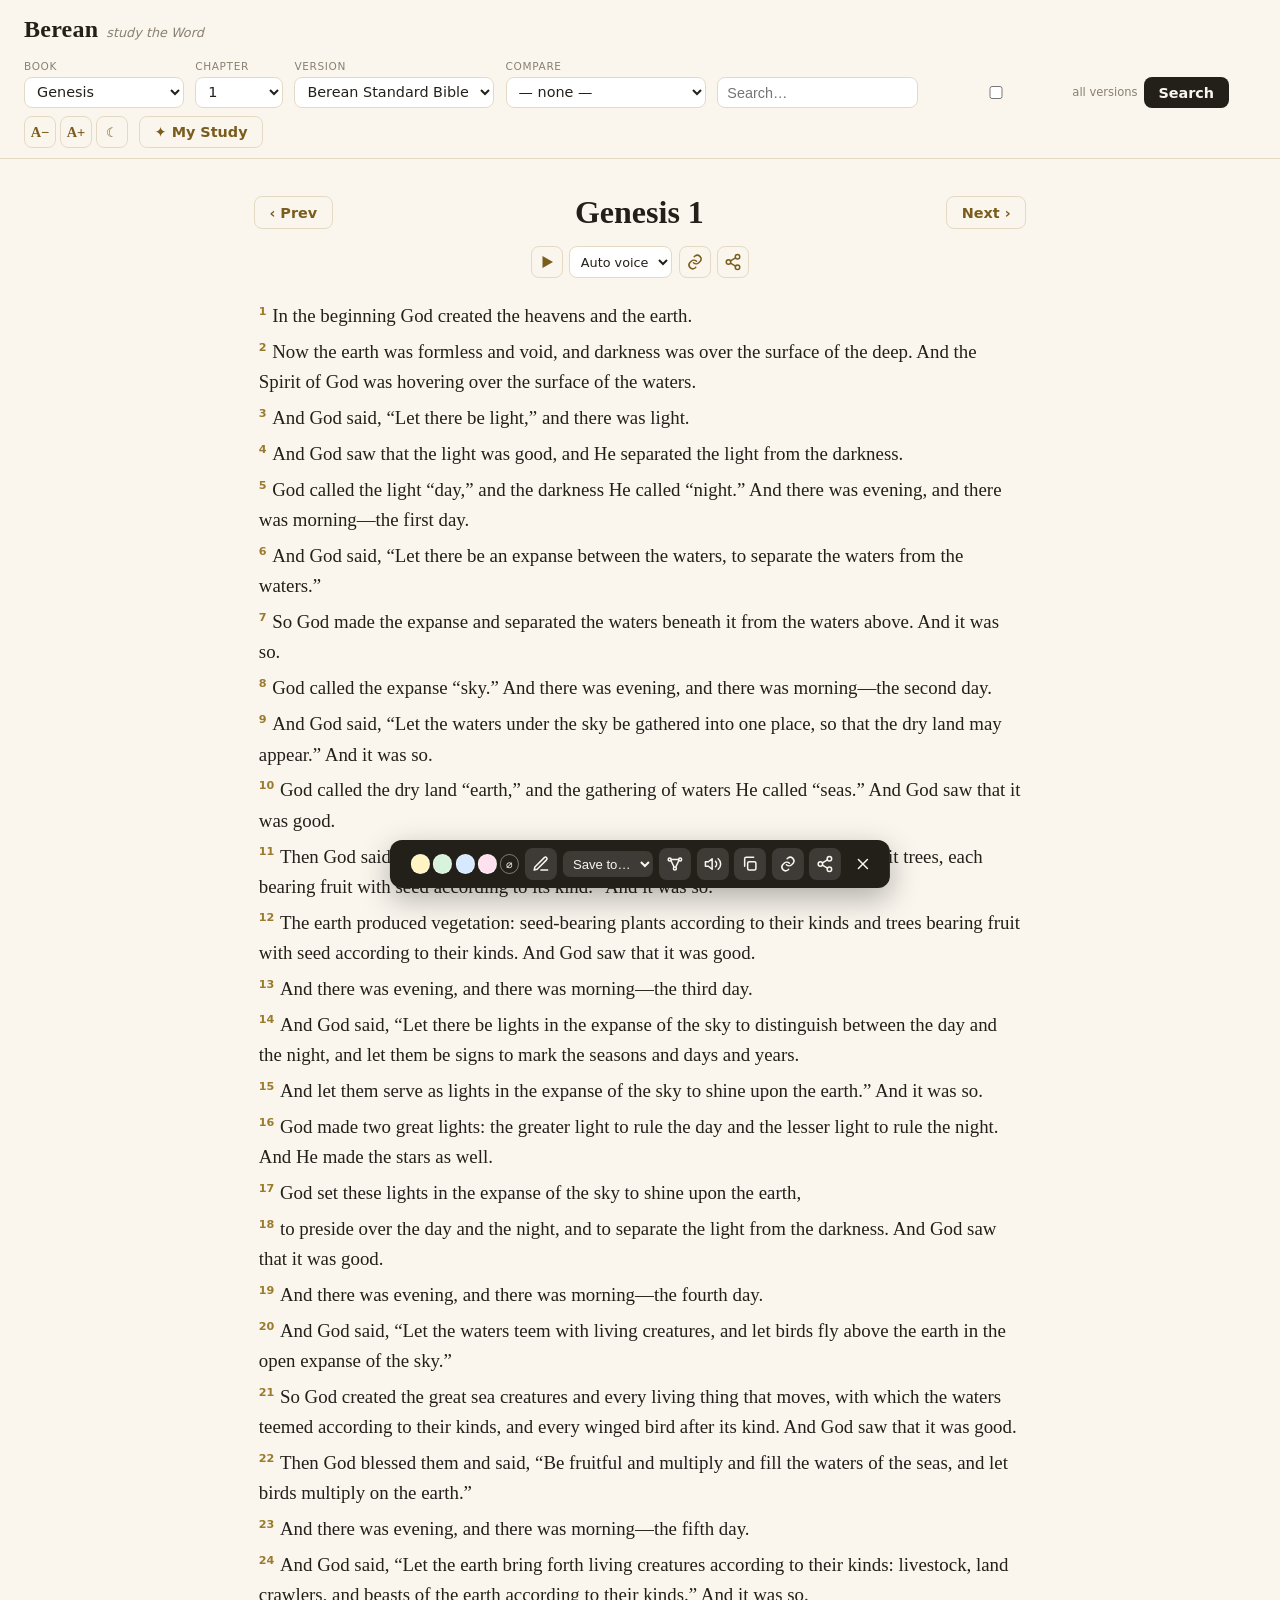
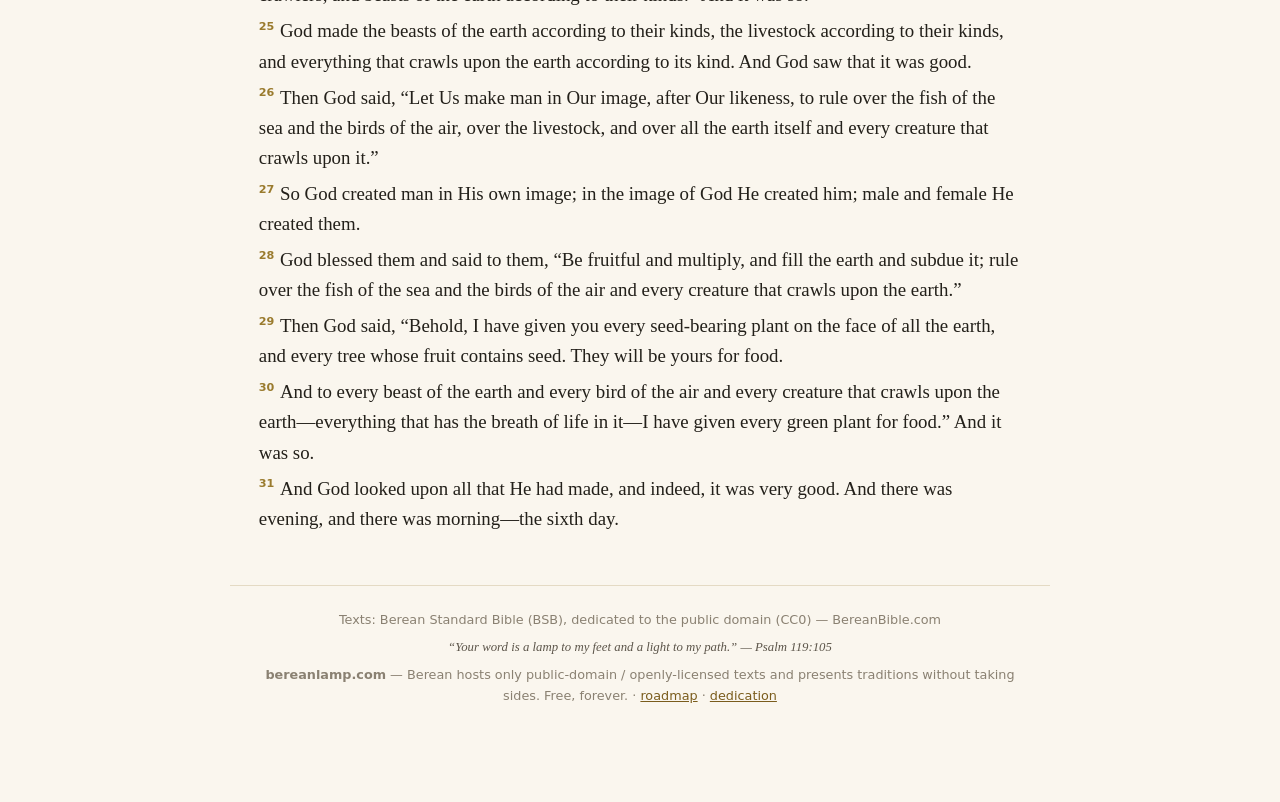
==== web/index.html @ a1d987e7 "Brand the app with its home domain: bereanlamp.com - Footer: home domain + Psalm 119:105 ("Your word" ====
<!DOCTYPE html>
<html lang="en">
<head>
  <meta charset="UTF-8" />
  <meta name="viewport" content="width=device-width, initial-scale=1.0" />
  <title>Berean — Study the Word</title>
  <meta name="description" content="Berean: an open study tool for the Holy Bible. Read and compare public-domain translations, follow cross-references, search, and save your study." />
  <link rel="stylesheet" href="styles.css" />
</head>
<body>
  <header class="top">
    <div class="brand">
      <span class="brand__name">Berean</span>
      <span class="brand__tag">study the Word</span>
    </div>
    <div class="controls">
      <label class="ctl">Book <select id="bookSel" aria-label="Book"></select></label>
      <label class="ctl">Chapter <select id="chapSel" aria-label="Chapter"></select></label>
      <label class="ctl">Version <select id="verSel" aria-label="Version"></select></label>
      <label class="ctl">Compare <select id="cmpSel" aria-label="Compare version"><option value="">— none —</option></select></label>
      <form id="searchForm" class="search" role="search">
        <input id="searchInput" type="search" placeholder="Search…" aria-label="Search" />
        <label class="chk"><input type="checkbox" id="searchAll" /> all versions</label>
        <button type="submit">Search</button>
      </form>
      <span class="comfort" role="group" aria-label="Reading comfort">
        <button id="textSmaller" class="iconbtn txt" title="Smaller text" aria-label="Smaller text">A−</button>
        <button id="textLarger" class="iconbtn txt" title="Larger text" aria-label="Larger text">A+</button>
        <button id="themeBtn" class="iconbtn" title="Toggle dark mode" aria-label="Toggle dark mode">☾</button>
      </span>
      <button id="studyBtn" class="studybtn" title="My study">✦ My Study</button>
    </div>
  </header>

  <main class="wrap">
    <div class="chapter-nav">
      <button id="prevBtn" class="navbtn" aria-label="Previous chapter">‹ Prev</button>
      <h1 id="refLabel" class="ref">—</h1>
      <button id="nextBtn" class="navbtn" aria-label="Next chapter">Next ›</button>
    </div>
    <div class="chapter-tools" role="toolbar" aria-label="Chapter actions">
      <button id="listenChapter" class="iconbtn" title="Read chapter aloud" aria-label="Read chapter aloud"><svg viewBox="0 0 24 24" width="18" height="18" fill="currentColor" aria-hidden="true"><polygon points="6 4 20 12 6 20 6 4"/></svg></button>
      <select id="voiceSel" class="voicesel" title="Reading voice" aria-label="Reading voice"></select>
      <button id="copyChapterLink" class="iconbtn" title="Copy chapter link" aria-label="Copy chapter link"><svg viewBox="0 0 24 24" width="18" height="18" fill="none" stroke="currentColor" stroke-width="2" stroke-linecap="round" stroke-linejoin="round" aria-hidden="true"><path d="M10 13a5 5 0 0 0 7 0l2-2a5 5 0 0 0-7-7l-1 1"/><path d="M14 11a5 5 0 0 0-7 0l-2 2a5 5 0 0 0 7 7l1-1"/></svg></button>
      <button id="shareChapter" class="iconbtn" title="Share chapter" aria-label="Share chapter"><svg viewBox="0 0 24 24" width="18" height="18" fill="none" stroke="currentColor" stroke-width="2" stroke-linecap="round" stroke-linejoin="round" aria-hidden="true"><circle cx="18" cy="5" r="3"/><circle cx="6" cy="12" r="3"/><circle cx="18" cy="19" r="3"/><line x1="8.6" y1="10.5" x2="15.4" y2="6.5"/><line x1="8.6" y1="13.5" x2="15.4" y2="17.5"/></svg></button>
    </div>

    <!-- Search results -->
    <section id="results" class="panel" hidden>
      <div class="panel__head"><span id="resultsCount"></span><button class="linkbtn" data-close="results">← back to reading</button></div>
      <ol id="resultsList" class="results__list"></ol>
    </section>

    <!-- Related verses (cross-references) -->
    <section id="related" class="panel" hidden>
      <div class="panel__head"><span id="relatedHead"></span><button class="linkbtn" data-close="related">← back to reading</button></div>
      <ol id="relatedList" class="results__list"></ol>
      <p id="relatedAttr" class="tiny"></p>
    </section>

    <!-- My Study (collections / highlights / notes) -->
    <section id="study" class="panel" hidden>
      <div class="panel__head">
        <span>My Study <span class="tiny">(saved in this browser)</span></span>
        <span>
          <button class="linkbtn" id="exportBtn">Export</button>
          <button class="linkbtn" id="importBtn">Import</button>
          <button class="linkbtn" data-close="study">← back to reading</button>
        </span>
      </div>
      <div id="studyBody" class="study"></div>
      <input type="file" id="importFile" accept="application/json" hidden />
    </section>

    <section id="reader" class="reader" aria-live="polite"></section>
  </main>

  <!-- Verse action bar (appears when a verse is selected) -->
  <div id="verseBar" class="versebar" hidden>
    <span id="verseBarRef" class="versebar__ref"></span>
    <span class="versebar__acts">
      <span class="swatches" aria-label="Highlight">
        <button class="sw" data-color="y" style="background:#fff4c2" title="Highlight yellow"></button>
        <button class="sw" data-color="g" style="background:#d8f3dc" title="Highlight green"></button>
        <button class="sw" data-color="b" style="background:#d7e9ff" title="Highlight blue"></button>
        <button class="sw" data-color="p" style="background:#ffe0ef" title="Highlight pink"></button>
        <button class="sw sw--x" data-color="" title="Clear highlight">⌀</button>
      </span>
      <button id="vbNote" class="iconbtn" title="Note" aria-label="Add a note"><svg viewBox="0 0 24 24" width="18" height="18" fill="none" stroke="currentColor" stroke-width="2" stroke-linecap="round" stroke-linejoin="round" aria-hidden="true"><path d="M12 20h9"/><path d="M16.5 3.5a2.12 2.12 0 0 1 3 3L7 19l-4 1 1-4Z"/></svg></button>
      <select id="vbSave" class="vbsel" aria-label="Save to collection" title="Save to collection"><option value="">Save to…</option></select>
      <button id="vbRelated" class="iconbtn" title="Related verses" aria-label="Related verses"><svg viewBox="0 0 24 24" width="18" height="18" fill="none" stroke="currentColor" stroke-width="2" stroke-linecap="round" stroke-linejoin="round" aria-hidden="true"><circle cx="5" cy="6" r="2"/><circle cx="19" cy="6" r="2"/><circle cx="12" cy="18" r="2"/><path d="M6.7 7.3 10.6 15.4M17.3 7.3 13.4 15.4M7 6h10"/></svg></button>
      <button id="vbSpeak" class="iconbtn" title="Read aloud" aria-label="Read verse aloud"><svg viewBox="0 0 24 24" width="18" height="18" fill="none" stroke="currentColor" stroke-width="2" stroke-linecap="round" stroke-linejoin="round" aria-hidden="true"><path d="M11 5 6 9H2v6h4l5 4V5Z"/><path d="M15.5 8.5a5 5 0 0 1 0 7"/><path d="M19 5a9 9 0 0 1 0 14"/></svg></button>
      <button id="vbCopy" class="iconbtn" title="Copy verse text" aria-label="Copy verse text"><svg viewBox="0 0 24 24" width="18" height="18" fill="none" stroke="currentColor" stroke-width="2" stroke-linecap="round" stroke-linejoin="round" aria-hidden="true"><rect x="9" y="9" width="11" height="11" rx="2"/><path d="M5 15V5a2 2 0 0 1 2-2h10"/></svg></button>
      <button id="vbLink" class="iconbtn" title="Copy link to this verse" aria-label="Copy link"><svg viewBox="0 0 24 24" width="18" height="18" fill="none" stroke="currentColor" stroke-width="2" stroke-linecap="round" stroke-linejoin="round" aria-hidden="true"><path d="M10 13a5 5 0 0 0 7 0l2-2a5 5 0 0 0-7-7l-1 1"/><path d="M14 11a5 5 0 0 0-7 0l-2 2a5 5 0 0 0 7 7l1-1"/></svg></button>
      <button id="vbShare" class="iconbtn" title="Share" aria-label="Share verse"><svg viewBox="0 0 24 24" width="18" height="18" fill="none" stroke="currentColor" stroke-width="2" stroke-linecap="round" stroke-linejoin="round" aria-hidden="true"><circle cx="18" cy="5" r="3"/><circle cx="6" cy="12" r="3"/><circle cx="18" cy="19" r="3"/><line x1="8.6" y1="10.5" x2="15.4" y2="6.5"/><line x1="8.6" y1="13.5" x2="15.4" y2="17.5"/></svg></button>
      <button id="vbClose" class="iconbtn iconbtn--x" title="Close" aria-label="Close"><svg viewBox="0 0 24 24" width="18" height="18" fill="none" stroke="currentColor" stroke-width="2" stroke-linecap="round" stroke-linejoin="round" aria-hidden="true"><line x1="6" y1="6" x2="18" y2="18"/><line x1="18" y1="6" x2="6" y2="18"/></svg></button>
    </span>
  </div>

  <footer class="foot">
    <p id="attribution" class="attribution"></p>
    <p class="foot__verse">“Your word is a lamp to my feet and a light to my path.” — Psalm 119:105</p>
    <p class="foot__note">
      <strong>bereanlamp.com</strong> — Berean hosts only public-domain / openly-licensed texts and
      presents traditions without taking sides. Free, forever. ·
      <a href="../ROADMAP.md">roadmap</a> · <a href="../DEDICATION.md">dedication</a>
    </p>
  </footer>

  <script src="app.js"></script>
</body>
</html>
---- web/styles.css ----
/* Berean reader — self-contained, no external fonts/CDNs (works offline / self-host).
   Parchment + ink + restrained scripture-gold. Reverent and legible. */
:root {
  --parchment: #faf6ee; --parchment-2: #f3ecdd; --ink: #23201a; --ink-soft: #5c554a;
  --muted: #8a8172; --rule: #e4dac4; --gold: #9a7b2e; --accent: #7a5c1c;
  --hl-y: #fff4c2; --hl-g: #d8f3dc; --hl-b: #d7e9ff; --hl-p: #ffe0ef; --sel: #f5e6b8;
  --card: #fff; --top-bg: rgba(250,246,238,0.94); --reader-size: 1.18rem;
  --serif: Georgia, "Iowan Old Style", "Palatino Linotype", Palatino, "Times New Roman", serif;
  --sans: system-ui, -apple-system, "Segoe UI", Roboto, Helvetica, Arial, sans-serif;
  --wrap: 820px;
}
* { box-sizing: border-box; margin: 0; padding: 0; }
html { scroll-behavior: smooth; }
body { font-family: var(--sans); background: var(--parchment); color: var(--ink); line-height: 1.6; padding-bottom: 4.5rem; }

/* Header */
.top { position: sticky; top: 0; z-index: 20; background: var(--top-bg); backdrop-filter: blur(8px);
  border-bottom: 1px solid var(--rule); padding: 0.6rem clamp(0.75rem,3vw,1.5rem);
  display: flex; flex-wrap: wrap; align-items: center; gap: 0.6rem 1.1rem; }
.brand { display: flex; align-items: baseline; gap: 0.5rem; }
.brand__name { font-family: var(--serif); font-size: 1.5rem; font-weight: 700; letter-spacing: 0.01em; }
.brand__tag { font-size: 0.8rem; color: var(--muted); font-style: italic; }
.controls { display: flex; flex-wrap: wrap; align-items: end; gap: 0.5rem 0.7rem; margin-left: auto; }
.ctl { display: flex; flex-direction: column; font-size: 0.66rem; text-transform: uppercase; letter-spacing: 0.06em; color: var(--muted); gap: 0.15rem; }
.ctl select { font-family: var(--sans); font-size: 0.9rem; color: var(--ink); background: var(--card); border: 1px solid var(--rule); border-radius: 8px; padding: 0.35rem 0.5rem; min-width: 5.5rem; }
.search { display: flex; align-items: center; gap: 0.4rem; }
.search input { font-size: 0.9rem; padding: 0.4rem 0.6rem; border: 1px solid var(--rule); border-radius: 8px; background: var(--card); min-width: 9rem; }
.chk { font-size: 0.72rem; color: var(--muted); display: inline-flex; align-items: center; gap: 0.25rem; white-space: nowrap; }
.search button, .navbtn, .studybtn { font-family: var(--sans); font-size: 0.9rem; font-weight: 600; cursor: pointer; background: var(--ink); color: var(--parchment); border: 0; border-radius: 8px; padding: 0.45rem 0.9rem; }
.search button:hover, .studybtn:hover { background: var(--accent); }
.studybtn { background: transparent; color: var(--accent); border: 1px solid var(--rule); }
.studybtn:hover { background: var(--parchment-2); color: var(--accent); }

/* Layout */
.wrap { max-width: var(--wrap); margin: 0 auto; padding: 1.25rem clamp(0.75rem,3vw,1.5rem) 3rem; }
.chapter-nav { display: flex; align-items: center; justify-content: space-between; gap: 1rem; margin: 0.5rem 0 1.25rem; }
.ref { font-family: var(--serif); font-size: clamp(1.4rem,4vw,2rem); font-weight: 700; text-align: center; flex: 1; }
.navbtn { background: transparent; color: var(--accent); border: 1px solid var(--rule); }
.navbtn:hover { background: var(--parchment-2); }

/* Chapter action toolbar */
.chapter-tools { display: flex; justify-content: center; gap: 0.4rem; margin: -0.75rem 0 1.25rem; }
.chapter-tools .iconbtn { color: var(--accent); border: 1px solid var(--rule); background: transparent; }
.chapter-tools .iconbtn:hover { background: var(--parchment-2); }
.chapter-tools .iconbtn.active { background: var(--accent); color: var(--parchment); border-color: var(--accent); }

/* Reader */
.reader { font-family: var(--serif); font-size: var(--reader-size); }
.verse { padding: 0.18rem 0.3rem; border-radius: 5px; scroll-margin-top: 4rem; }
.verse .vnum { font-family: var(--sans); font-size: 0.7rem; font-weight: 700; color: var(--gold); vertical-align: super; margin-right: 0.35rem; cursor: pointer; user-select: none; }
.verse .vnum:hover { color: var(--accent); text-decoration: underline; }
.verse.hl-y { background: var(--hl-y); } .verse.hl-g { background: var(--hl-g); }
.verse.hl-b { background: var(--hl-b); } .verse.hl-p { background: var(--hl-p); }
.verse.sel { outline: 2px solid var(--gold); }
.verse.speaking { background: var(--sel); box-shadow: inset 3px 0 0 var(--gold); }
.verse .noteflag { font-family: var(--sans); font-size: 0.7rem; color: var(--accent); margin-left: 0.3rem; cursor: pointer; }
.verse .noteline { display: block; font-family: var(--sans); font-size: 0.82rem; color: var(--ink-soft); background: var(--card); border-left: 3px solid var(--gold); padding: 0.3rem 0.5rem; margin: 0.25rem 0 0.35rem 1rem; border-radius: 0 6px 6px 0; }

/* Compare */
.cmp { display: grid; grid-template-columns: 1fr 1fr; gap: 0 1.75rem; }
.cmp__head { font-family: var(--sans); font-size: 0.72rem; text-transform: uppercase; letter-spacing: 0.06em; color: var(--muted); padding-bottom: 0.4rem; border-bottom: 1px solid var(--rule); }
.cmp .row { display: contents; }
.cmp .cell { padding: 0.3rem 0; border-bottom: 1px solid #efe7d6; }
.cmp .vnum { font-family: var(--sans); font-size: 0.7rem; font-weight: 700; color: var(--gold); vertical-align: super; margin-right: 0.3rem; }

/* Panels (results / related / study) */
.panel { margin-bottom: 1.5rem; }
.panel__head { display: flex; align-items: center; justify-content: space-between; gap: 1rem; margin-bottom: 0.6rem; color: var(--muted); font-size: 0.9rem; }
.linkbtn { background: none; border: 0; color: var(--accent); cursor: pointer; font-size: 0.9rem; margin-left: 0.5rem; }
.results__list { list-style: none; display: flex; flex-direction: column; gap: 0.5rem; }
.results__list li { padding: 0.5rem 0.7rem; background: var(--card); border: 1px solid var(--rule); border-radius: 8px; cursor: pointer; }
.results__list li:hover { border-color: var(--gold); }
.r-ref { font-family: var(--sans); font-size: 0.75rem; font-weight: 700; color: var(--accent); }
.r-ver { font-family: var(--sans); font-size: 0.66rem; color: var(--muted); }
.r-text { font-family: var(--serif); color: var(--ink-soft); }
.results__list mark { background: var(--hl-y); }
.tiny { font-size: 0.72rem; color: var(--muted); margin-top: 0.6rem; }

/* Study panel */
.study { display: flex; flex-direction: column; gap: 1.25rem; }
.study h3 { font-family: var(--serif); font-size: 1.1rem; margin-bottom: 0.4rem; }
.study .empty { color: var(--muted); font-size: 0.9rem; }
.study ul { list-style: none; display: flex; flex-direction: column; gap: 0.35rem; }
.study li { background: var(--card); border: 1px solid var(--rule); border-radius: 8px; padding: 0.4rem 0.6rem; display: flex; align-items: center; gap: 0.5rem; }
.study .s-ref { font-family: var(--sans); font-size: 0.8rem; font-weight: 700; color: var(--accent); cursor: pointer; }
.study .s-text { flex: 1; font-family: var(--serif); color: var(--ink-soft); font-size: 0.95rem; }
.study .s-del { background: none; border: 0; color: var(--muted); cursor: pointer; font-size: 1rem; }
.study .s-del:hover { color: #b23; }
.study .newcoll { display: flex; gap: 0.4rem; margin-top: 0.4rem; }
.study .newcoll input { flex: 1; padding: 0.35rem 0.5rem; border: 1px solid var(--rule); border-radius: 8px; }
.dot { display: inline-block; width: 0.8rem; height: 0.8rem; border-radius: 50%; border: 1px solid rgba(0,0,0,0.15); }

/* Verse action bar */
.versebar { position: fixed; left: 50%; transform: translateX(-50%); bottom: 0.75rem; z-index: 30;
  background: var(--ink); color: var(--parchment); border-radius: 12px; box-shadow: 0 10px 30px rgba(0,0,0,0.3);
  padding: 0.5rem 0.7rem; display: flex; align-items: center; gap: 0.6rem; max-width: 96vw; flex-wrap: wrap; }
.versebar__ref { font-family: var(--serif); font-weight: 700; font-size: 0.95rem; }
.versebar__acts { display: flex; align-items: center; gap: 0.35rem; flex-wrap: wrap; }
.swatches { display: inline-flex; gap: 0.2rem; }
.sw { width: 1.2rem; height: 1.2rem; border-radius: 50%; border: 1px solid rgba(255,255,255,0.4); cursor: pointer; padding: 0; }
.sw--x { background: transparent; color: var(--parchment); font-size: 0.7rem; }
.vbbtn { font-family: var(--sans); font-size: 0.82rem; background: rgba(255,255,255,0.12); color: var(--parchment); border: 0; border-radius: 7px; padding: 0.3rem 0.6rem; cursor: pointer; }
.vbbtn:hover { background: rgba(255,255,255,0.25); }
.vbbtn--x { background: transparent; }
.vbsel { font-size: 0.82rem; background: rgba(255,255,255,0.12); color: var(--parchment); border: 0; border-radius: 7px; padding: 0.3rem 0.4rem; }
.vbsel option { color: #000; }
.iconbtn { display: inline-flex; align-items: center; justify-content: center; width: 2rem; height: 2rem; border-radius: 8px; cursor: pointer; padding: 0; border: 0; background: transparent; color: inherit; }
.iconbtn svg { display: block; }
.versebar .iconbtn { background: rgba(255,255,255,0.12); color: var(--parchment); }
.versebar .iconbtn:hover { background: rgba(255,255,255,0.28); }
.versebar .iconbtn--x { background: transparent; }
.toast { position: fixed; left: 50%; transform: translateX(-50%); bottom: 4.5rem; z-index: 40; background: var(--accent); color: #fff; padding: 0.5rem 0.9rem; border-radius: 8px; font-size: 0.85rem; opacity: 0; transition: opacity 0.2s; pointer-events: none; }
.toast.show { opacity: 1; }

/* Footer */
.foot { border-top: 1px solid var(--rule); padding: 1.5rem clamp(0.75rem,3vw,1.5rem); text-align: center; color: var(--muted); font-size: 0.8rem; max-width: var(--wrap); margin: 0 auto; }
.attribution { margin-bottom: 0.4rem; }
.foot__verse { font-family: var(--serif); font-style: italic; color: var(--ink-soft); margin-bottom: 0.5rem; }
.foot a { color: var(--accent); }

/* Reading comfort: text size + dark mode + voice picker */
.comfort { display: inline-flex; gap: 0.25rem; align-items: center; }
.comfort .iconbtn { color: var(--accent); border: 1px solid var(--rule); background: transparent; }
.comfort .iconbtn:hover { background: var(--parchment-2); }
.comfort .iconbtn.txt { font-family: var(--serif); font-weight: 700; font-size: 0.9rem; }
.chapter-tools .voicesel { font-family: var(--sans); font-size: 0.8rem; border: 1px solid var(--rule); border-radius: 8px; background: var(--card); color: var(--ink); padding: 0.2rem 0.4rem; max-width: 12rem; }

body.dark {
  --parchment: #17150f; --parchment-2: #201d15; --card: #24211a; --top-bg: rgba(23,21,15,0.94);
  --ink: #ece4d3; --ink-soft: #c4bca9; --muted: #948b78; --rule: #38332a;
  --gold: #d9b563; --accent: #e7ca7d; --sel: #4a3d1f;
  --hl-y: #574d22; --hl-g: #26432f; --hl-b: #243851; --hl-p: #4a2a3b;
}
body.dark .results__list mark { color: var(--ink); }

@media (max-width: 640px) {
  .controls { width: 100%; }
  .search input { min-width: 0; flex: 1; }
  .cmp { grid-template-columns: 1fr; }
  .cmp__head + .cmp__head { display: none; }
}
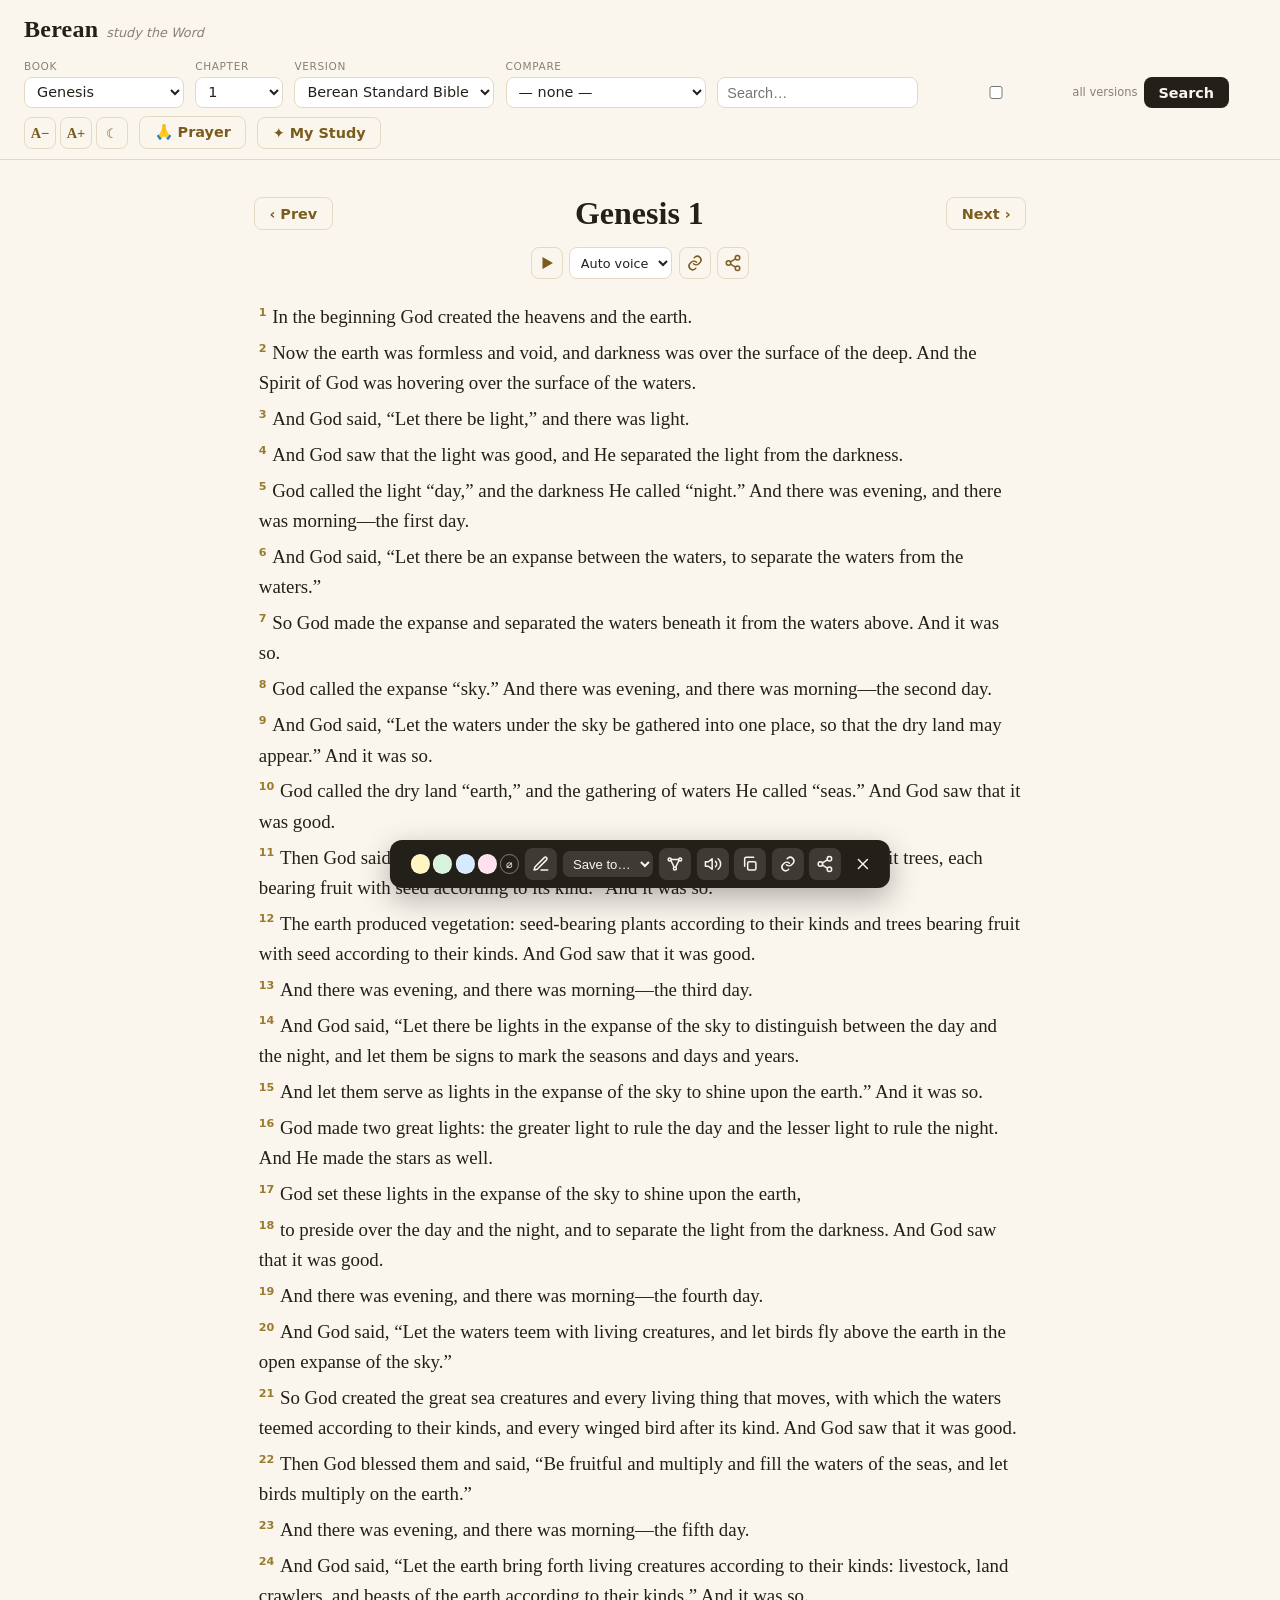
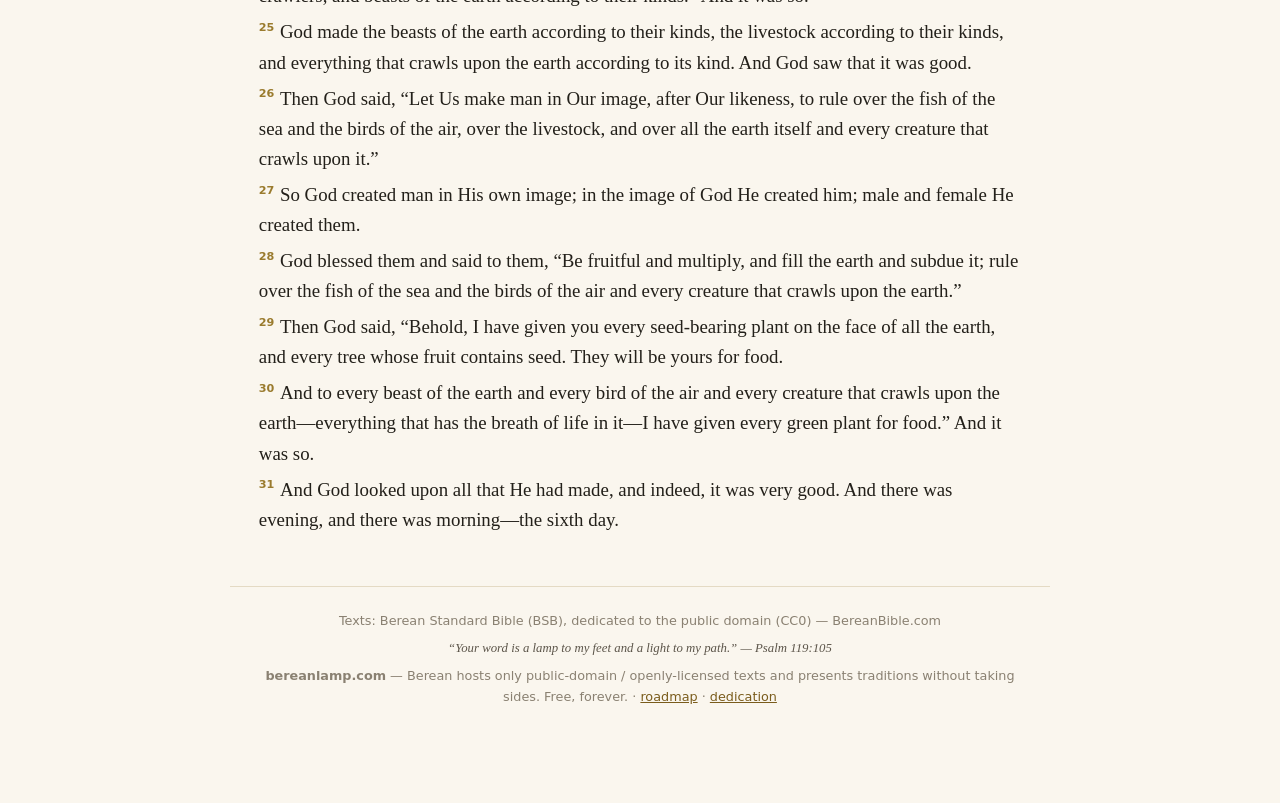
==== commit d53bfb3c: "Add Prayer Builder — personalized, Scripture-anchored prayers ($0, client-side) - library/prayers.js" ====
--- a/web/index.html
+++ b/web/index.html
@@ -28,6 +28,7 @@
         <button id="textLarger" class="iconbtn txt" title="Larger text" aria-label="Larger text">A+</button>
         <button id="themeBtn" class="iconbtn" title="Toggle dark mode" aria-label="Toggle dark mode">☾</button>
       </span>
+      <button id="prayerBtn" class="studybtn" title="Prayer builder">🙏 Prayer</button>
       <button id="studyBtn" class="studybtn" title="My study">✦ My Study</button>
     </div>
   </header>
@@ -72,6 +73,48 @@
       <input type="file" id="importFile" accept="application/json" hidden />
     </section>
 
+    <!-- Prayer builder -->
+    <section id="prayer" class="panel" hidden>
+      <div class="panel__head">
+        <span>Prayer builder <span class="tiny">(a scaffold — Scripture is quoted; make the words your own)</span></span>
+        <button class="linkbtn" data-close="prayer">← back to reading</button>
+      </div>
+      <div class="prayer">
+        <div class="prayer__controls">
+          <label class="ctl">Subject <select id="prSubject"></select></label>
+          <label class="ctl">Praying for
+            <select id="prFor"><option value="self">Myself</option><option value="other">Someone else</option></select>
+          </label>
+          <label class="ctl" id="prNameWrap" hidden>Their name <input id="prName" type="text" placeholder="e.g. Sarah" /></label>
+          <label class="ctl">Style
+            <select id="prStyle"><option value="guided">Guided</option><option value="simple">Simple</option></select>
+          </label>
+          <label class="ctl">Wording
+            <select id="prTone"><option value="contemporary">Contemporary (BSB)</option><option value="traditional">Traditional (KJV)</option></select>
+          </label>
+          <label class="ctl" id="prCloseWrap">Close
+            <select id="prClose"><option value="jesus">In Jesus’ name, amen.</option><option value="amen">Amen.</option></select>
+          </label>
+        </div>
+        <label class="ctl prayer__situation">On my heart <span class="tiny">(optional — woven in)</span>
+          <input id="prSituation" type="text" placeholder="e.g. my mother’s surgery on Friday" />
+        </label>
+        <div class="prayer__actions">
+          <button id="prGenerate" class="studybtn" style="background:var(--accent);color:var(--parchment);border-color:var(--accent)">Build prayer</button>
+        </div>
+        <textarea id="prText" class="prayer__text" rows="12" spellcheck="true" aria-label="Your prayer" placeholder="Choose a subject and press “Build prayer.” You can edit every word."></textarea>
+        <p id="prRefs" class="tiny"></p>
+        <div class="prayer__actions">
+          <button id="prSpeak" class="vbbtn">🔊 Read aloud</button>
+          <button id="prCopy" class="vbbtn">Copy</button>
+          <button id="prShare" class="vbbtn">Share</button>
+          <button id="prSave" class="vbbtn">Save</button>
+        </div>
+        <h3 class="prayer__savedhead">Saved prayers <span class="tiny">(in this browser · included in My Study export)</span></h3>
+        <ul id="prSaved" class="results__list"></ul>
+      </div>
+    </section>
+
     <section id="reader" class="reader" aria-live="polite"></section>
   </main>
 
--- a/web/styles.css
+++ b/web/styles.css
@@ -90,6 +90,22 @@
 .study .newcoll input { flex: 1; padding: 0.35rem 0.5rem; border: 1px solid var(--rule); border-radius: 8px; }
 .dot { display: inline-block; width: 0.8rem; height: 0.8rem; border-radius: 50%; border: 1px solid rgba(0,0,0,0.15); }
 
+/* Prayer builder */
+.prayer { display: flex; flex-direction: column; gap: 0.9rem; }
+.prayer__controls { display: flex; flex-wrap: wrap; gap: 0.6rem 0.9rem; }
+.prayer__controls select, .prayer__controls input, .prayer__situation input {
+  font-family: var(--sans); font-size: 0.9rem; color: var(--ink); background: var(--card);
+  border: 1px solid var(--rule); border-radius: 8px; padding: 0.35rem 0.5rem; }
+.prayer__situation { display: flex; flex-direction: column; font-size: 0.66rem; text-transform: uppercase; letter-spacing: 0.06em; color: var(--muted); gap: 0.2rem; }
+.prayer__situation input { text-transform: none; letter-spacing: normal; font-size: 0.95rem; }
+.prayer__actions { display: flex; flex-wrap: wrap; gap: 0.5rem; }
+.prayer__actions .vbbtn { background: var(--parchment-2); color: var(--accent); border: 1px solid var(--rule); }
+.prayer__actions .vbbtn:hover { background: var(--card); }
+.prayer__text { font-family: var(--serif); font-size: 1.1rem; line-height: 1.7; color: var(--ink);
+  background: var(--card); border: 1px solid var(--rule); border-radius: 10px; padding: 0.9rem 1rem; width: 100%; resize: vertical; }
+.prayer__savedhead { font-family: var(--serif); font-size: 1.05rem; margin-top: 0.5rem; }
+.prayer__saved-ref { font-family: var(--sans); font-size: 0.75rem; font-weight: 700; color: var(--accent); }
+
 /* Verse action bar */
 .versebar { position: fixed; left: 50%; transform: translateX(-50%); bottom: 0.75rem; z-index: 30;
   background: var(--ink); color: var(--parchment); border-radius: 12px; box-shadow: 0 10px 30px rgba(0,0,0,0.3);
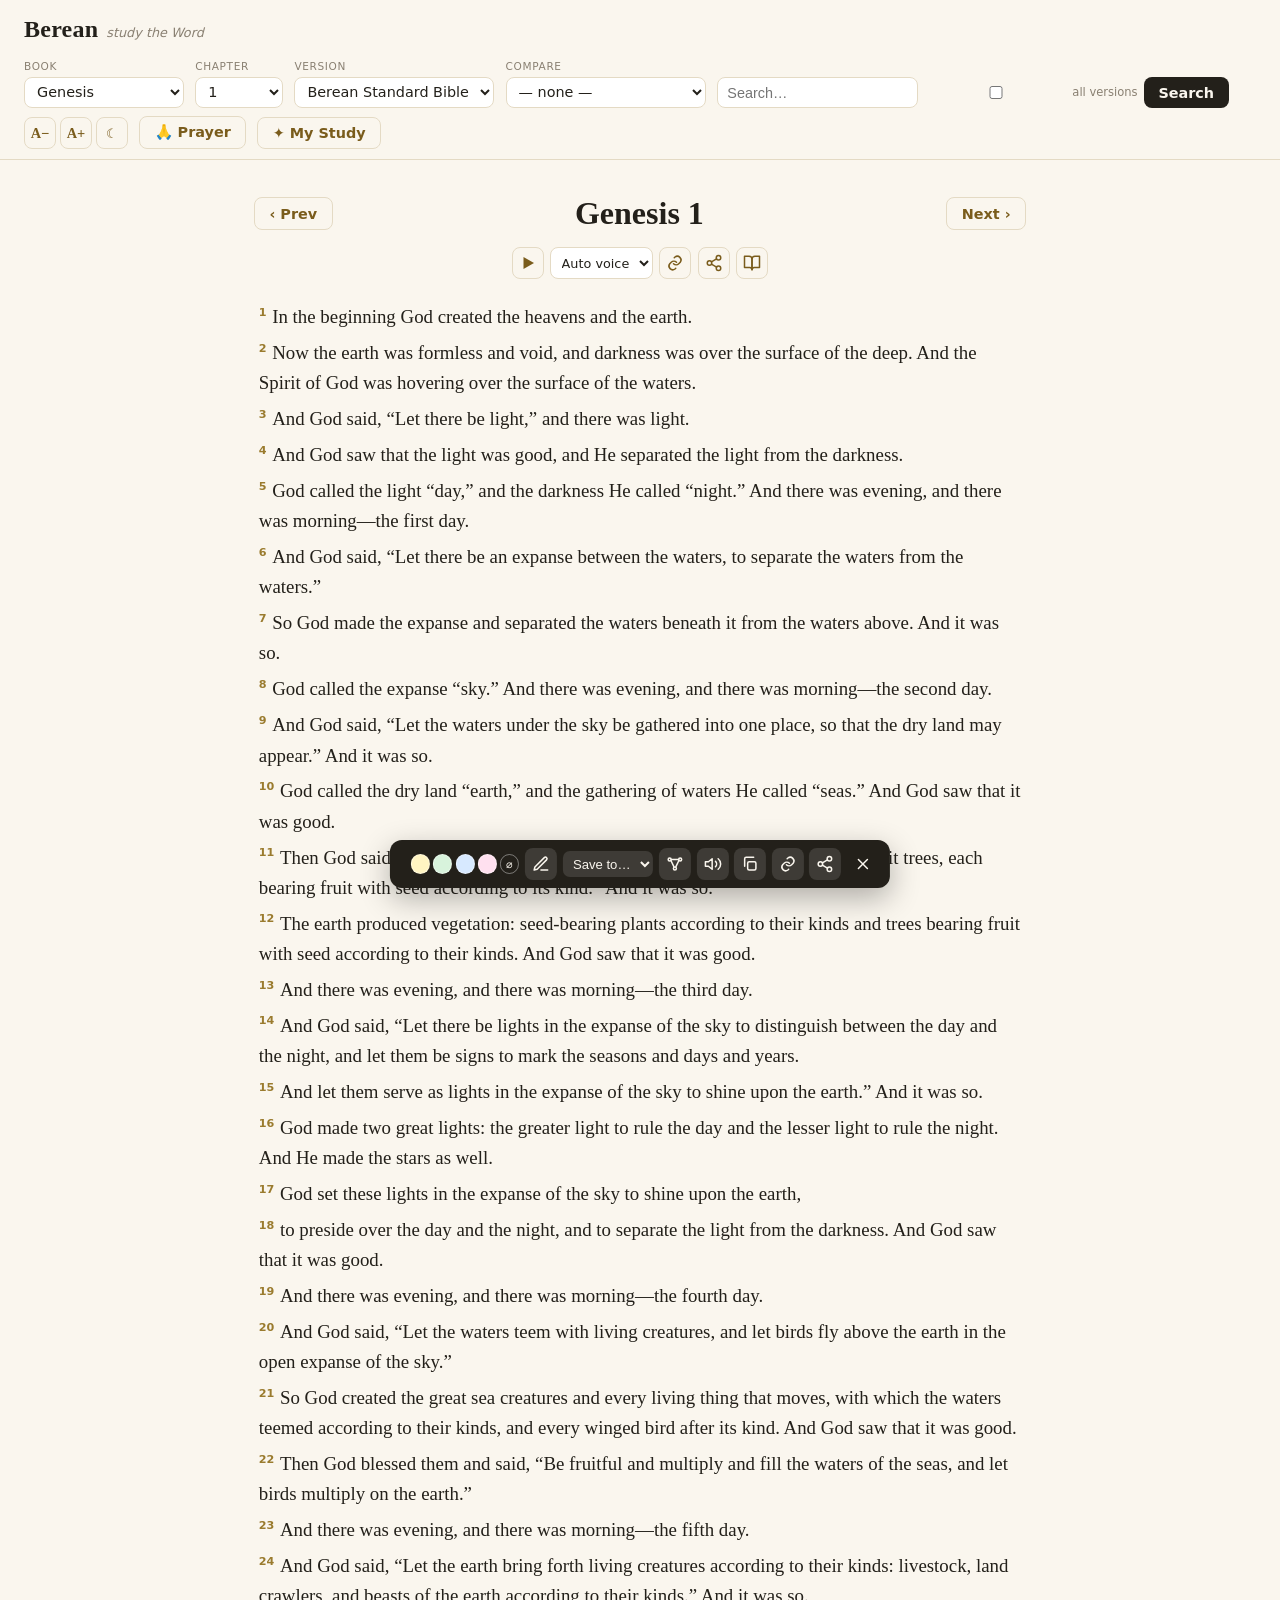
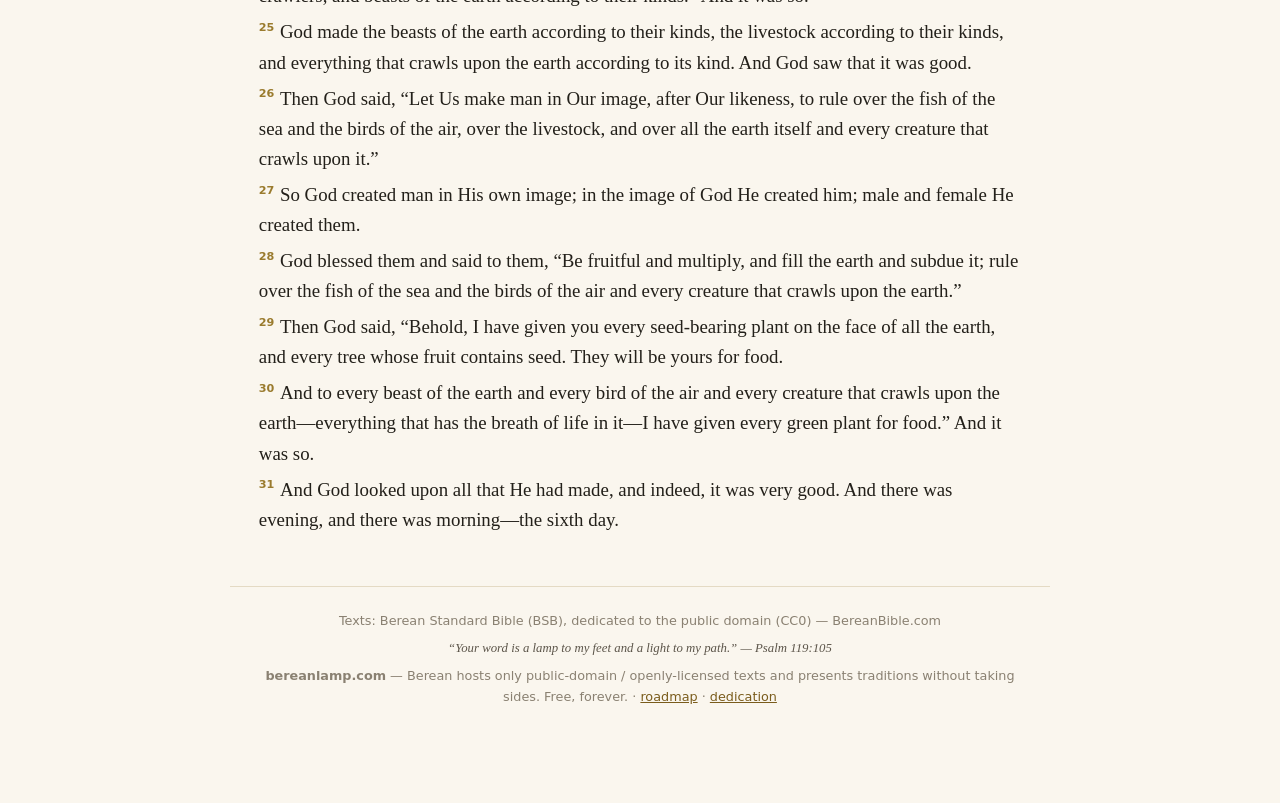
==== commit 02b7fde3: "Commentary layer (Phase 1.6) + AI study track (Phase 10) - scripts/ingest_commentary.py: vendor open" ====
--- a/web/index.html
+++ b/web/index.html
@@ -44,6 +44,7 @@
       <select id="voiceSel" class="voicesel" title="Reading voice" aria-label="Reading voice"></select>
       <button id="copyChapterLink" class="iconbtn" title="Copy chapter link" aria-label="Copy chapter link"><svg viewBox="0 0 24 24" width="18" height="18" fill="none" stroke="currentColor" stroke-width="2" stroke-linecap="round" stroke-linejoin="round" aria-hidden="true"><path d="M10 13a5 5 0 0 0 7 0l2-2a5 5 0 0 0-7-7l-1 1"/><path d="M14 11a5 5 0 0 0-7 0l-2 2a5 5 0 0 0 7 7l1-1"/></svg></button>
       <button id="shareChapter" class="iconbtn" title="Share chapter" aria-label="Share chapter"><svg viewBox="0 0 24 24" width="18" height="18" fill="none" stroke="currentColor" stroke-width="2" stroke-linecap="round" stroke-linejoin="round" aria-hidden="true"><circle cx="18" cy="5" r="3"/><circle cx="6" cy="12" r="3"/><circle cx="18" cy="19" r="3"/><line x1="8.6" y1="10.5" x2="15.4" y2="6.5"/><line x1="8.6" y1="13.5" x2="15.4" y2="17.5"/></svg></button>
+      <button id="commentaryBtn" class="iconbtn" title="Commentary" aria-label="Commentary"><svg viewBox="0 0 24 24" width="18" height="18" fill="none" stroke="currentColor" stroke-width="2" stroke-linecap="round" stroke-linejoin="round" aria-hidden="true"><path d="M2 3h6a4 4 0 0 1 4 4v14a3 3 0 0 0-3-3H2z"/><path d="M22 3h-6a4 4 0 0 0-4 4v14a3 3 0 0 1 3-3h7z"/></svg></button>
     </div>
 
     <!-- Search results -->
@@ -57,6 +58,19 @@
       <div class="panel__head"><span id="relatedHead"></span><button class="linkbtn" data-close="related">← back to reading</button></div>
       <ol id="relatedList" class="results__list"></ol>
       <p id="relatedAttr" class="tiny"></p>
+    </section>
+
+    <!-- Commentary (public-domain, sourced) -->
+    <section id="commentary" class="panel" hidden>
+      <div class="panel__head">
+        <span id="commentaryHead">Commentary</span>
+        <span>
+          <select id="commentarySel" class="voicesel" aria-label="Commentary"></select>
+          <button class="linkbtn" data-close="commentary">← back to reading</button>
+        </span>
+      </div>
+      <div id="commentaryBody" class="commentary"></div>
+      <p id="commentaryAttr" class="tiny"></p>
     </section>
 
     <!-- My Study (collections / highlights / notes) -->
--- a/web/styles.css
+++ b/web/styles.css
@@ -90,6 +90,14 @@
 .study .newcoll input { flex: 1; padding: 0.35rem 0.5rem; border: 1px solid var(--rule); border-radius: 8px; }
 .dot { display: inline-block; width: 0.8rem; height: 0.8rem; border-radius: 50%; border: 1px solid rgba(0,0,0,0.15); }
 
+/* Commentary */
+.commentary { display: flex; flex-direction: column; gap: 1rem; }
+.commentary .intro { font-family: var(--serif); font-style: italic; color: var(--ink-soft); }
+.commentary .block { border-left: 3px solid var(--rule); padding-left: 0.8rem; }
+.commentary .block__ref { font-family: var(--sans); font-size: 0.75rem; font-weight: 700; color: var(--accent); cursor: pointer; }
+.commentary .block p { font-family: var(--serif); margin: 0.35rem 0; line-height: 1.7; }
+.commentary .empty { color: var(--muted); }
+
 /* Prayer builder */
 .prayer { display: flex; flex-direction: column; gap: 0.9rem; }
 .prayer__controls { display: flex; flex-wrap: wrap; gap: 0.6rem 0.9rem; }
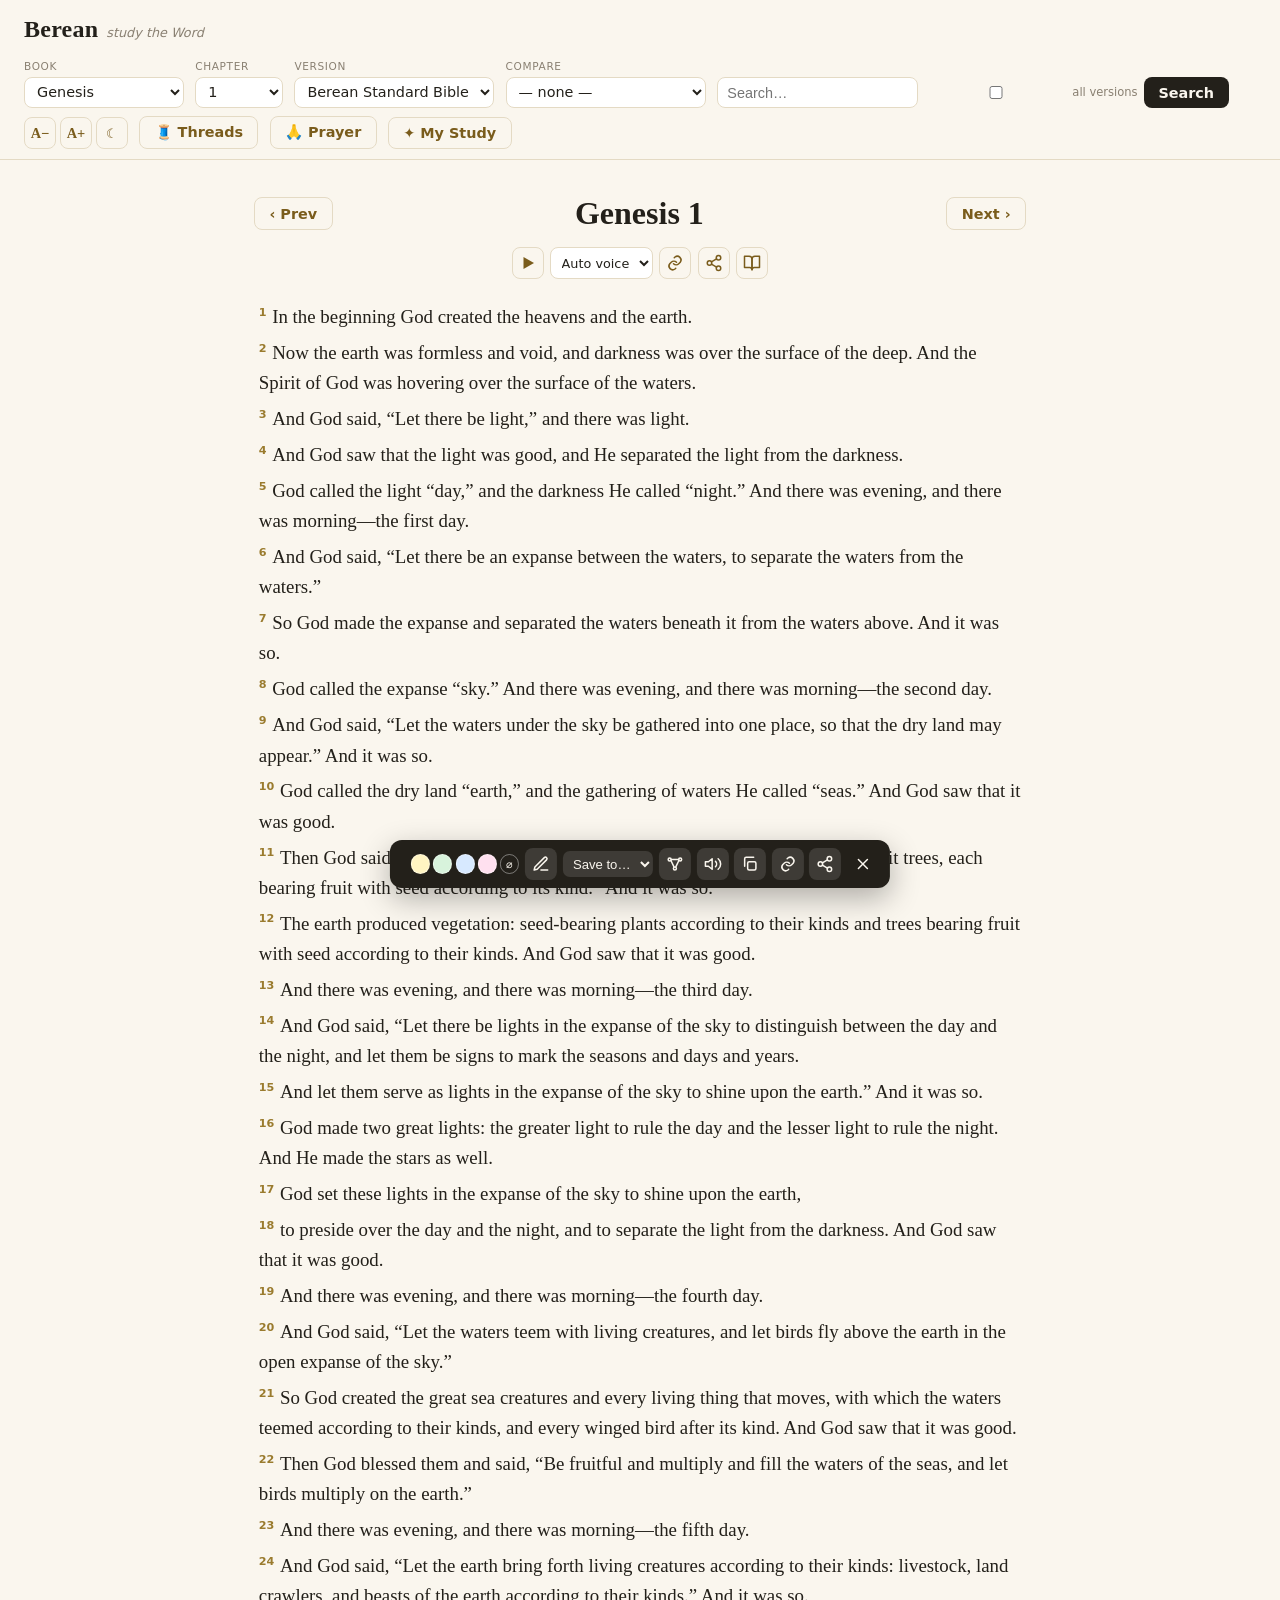
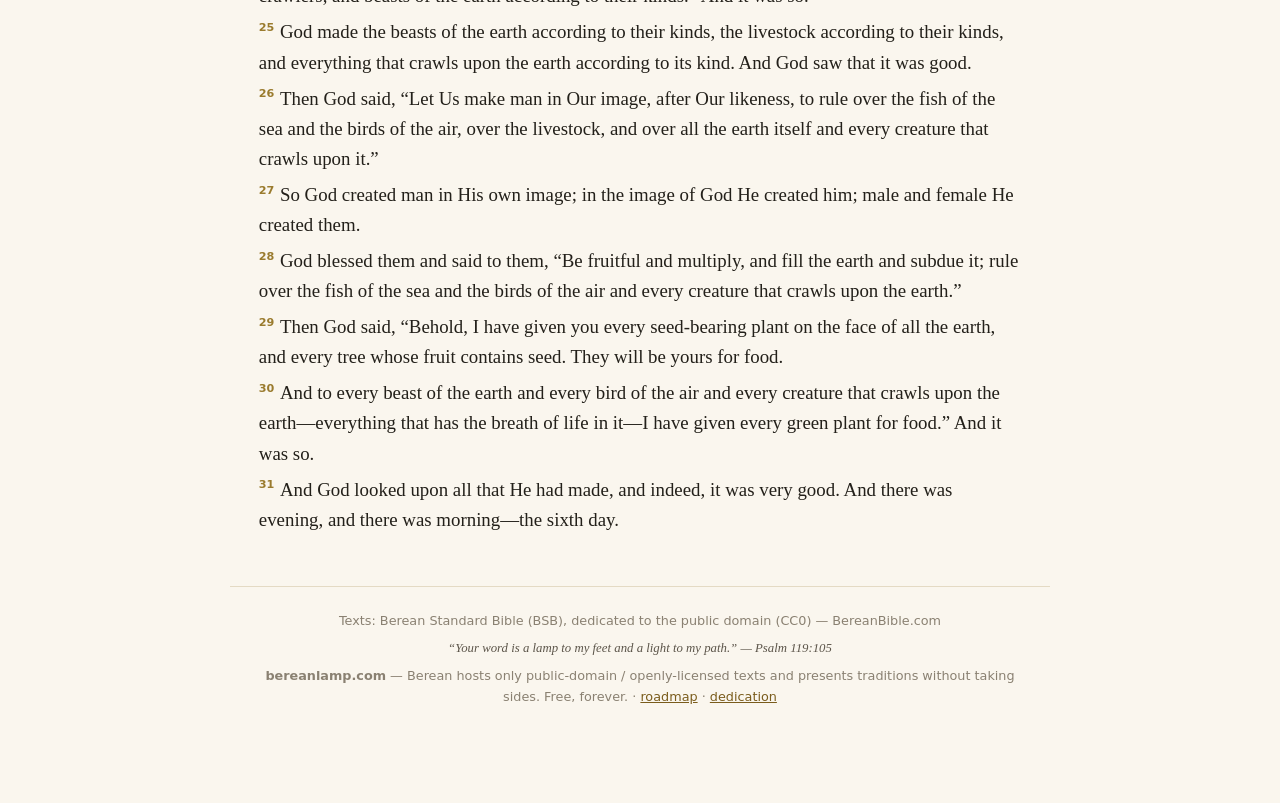
==== commit 46aeef45: "Phase 3 start: 1 Enoch (Charles, PD) + Threads (divine-council trail) Wider canon / "lost books": - " ====
--- a/web/index.html
+++ b/web/index.html
@@ -28,6 +28,7 @@
         <button id="textLarger" class="iconbtn txt" title="Larger text" aria-label="Larger text">A+</button>
         <button id="themeBtn" class="iconbtn" title="Toggle dark mode" aria-label="Toggle dark mode">☾</button>
       </span>
+      <button id="threadsBtn" class="studybtn" title="Threads — follow a documented trail">🧵 Threads</button>
       <button id="prayerBtn" class="studybtn" title="Prayer builder">🙏 Prayer</button>
       <button id="studyBtn" class="studybtn" title="My study">✦ My Study</button>
     </div>
@@ -85,6 +86,15 @@
       </div>
       <div id="studyBody" class="study"></div>
       <input type="file" id="importFile" accept="application/json" hidden />
+    </section>
+
+    <!-- Threads (follow a documented trail across texts) -->
+    <section id="threads" class="panel" hidden>
+      <div class="panel__head">
+        <span id="threadsHead">Threads</span>
+        <button class="linkbtn" data-close="threads">← back to reading</button>
+      </div>
+      <div id="threadsBody" class="threads"></div>
     </section>
 
     <!-- Prayer builder -->
--- a/web/styles.css
+++ b/web/styles.css
@@ -90,6 +90,29 @@
 .study .newcoll input { flex: 1; padding: 0.35rem 0.5rem; border: 1px solid var(--rule); border-radius: 8px; }
 .dot { display: inline-block; width: 0.8rem; height: 0.8rem; border-radius: 50%; border: 1px solid rgba(0,0,0,0.15); }
 
+/* Threads — follow a documented trail */
+.threads { display: flex; flex-direction: column; gap: 1rem; }
+.threads__intro { font-family: var(--serif); font-style: italic; color: var(--ink-soft); }
+.thread-card { background: var(--card); border: 1px solid var(--rule); border-radius: 10px; padding: 0.8rem 1rem; }
+.thread-card h3 { font-family: var(--serif); font-size: 1.15rem; margin-bottom: 0.3rem; }
+.thread-card p { color: var(--ink-soft); margin-bottom: 0.6rem; }
+.thread-steps { display: flex; flex-direction: column; gap: 0.9rem; }
+.thread-step { border-left: 3px solid var(--gold); padding: 0.2rem 0 0.2rem 0.9rem; }
+.thread-step__head { display: flex; align-items: center; flex-wrap: wrap; gap: 0.5rem; margin-bottom: 0.25rem; }
+.thread-step__ref { font-family: var(--sans); font-weight: 700; color: var(--accent); }
+.thread-verse { font-family: var(--serif); line-height: 1.6; margin: 0.15rem 0 0.35rem; }
+.thread-verse--missing { color: var(--muted); font-style: italic; }
+.thread-note { font-size: 0.92rem; color: var(--ink-soft); margin-bottom: 0.35rem; }
+.thread-badge { font-family: var(--sans); font-size: 0.66rem; text-transform: uppercase; letter-spacing: 0.05em; padding: 0.1rem 0.45rem; border-radius: 999px; border: 1px solid var(--rule); }
+.thread-badge--consensus { background: var(--hl-g); color: #234a34; }
+.thread-badge--debate { background: var(--hl-y); color: #6a5a12; }
+.thread-badge--textual { background: var(--hl-b); color: #22406b; }
+.thread-badge--extra-biblical { background: var(--hl-p); color: #7a2a52; }
+body.dark .thread-badge { color: var(--ink); }
+.thread-sources { border-top: 1px solid var(--rule); padding-top: 0.8rem; }
+.thread-sources h3 { font-family: var(--serif); font-size: 1rem; margin-bottom: 0.3rem; }
+.thread-sources ul { padding-left: 1.1rem; color: var(--ink-soft); font-size: 0.9rem; }
+
 /* Commentary */
 .commentary { display: flex; flex-direction: column; gap: 1rem; }
 .commentary .intro { font-family: var(--serif); font-style: italic; color: var(--ink-soft); }
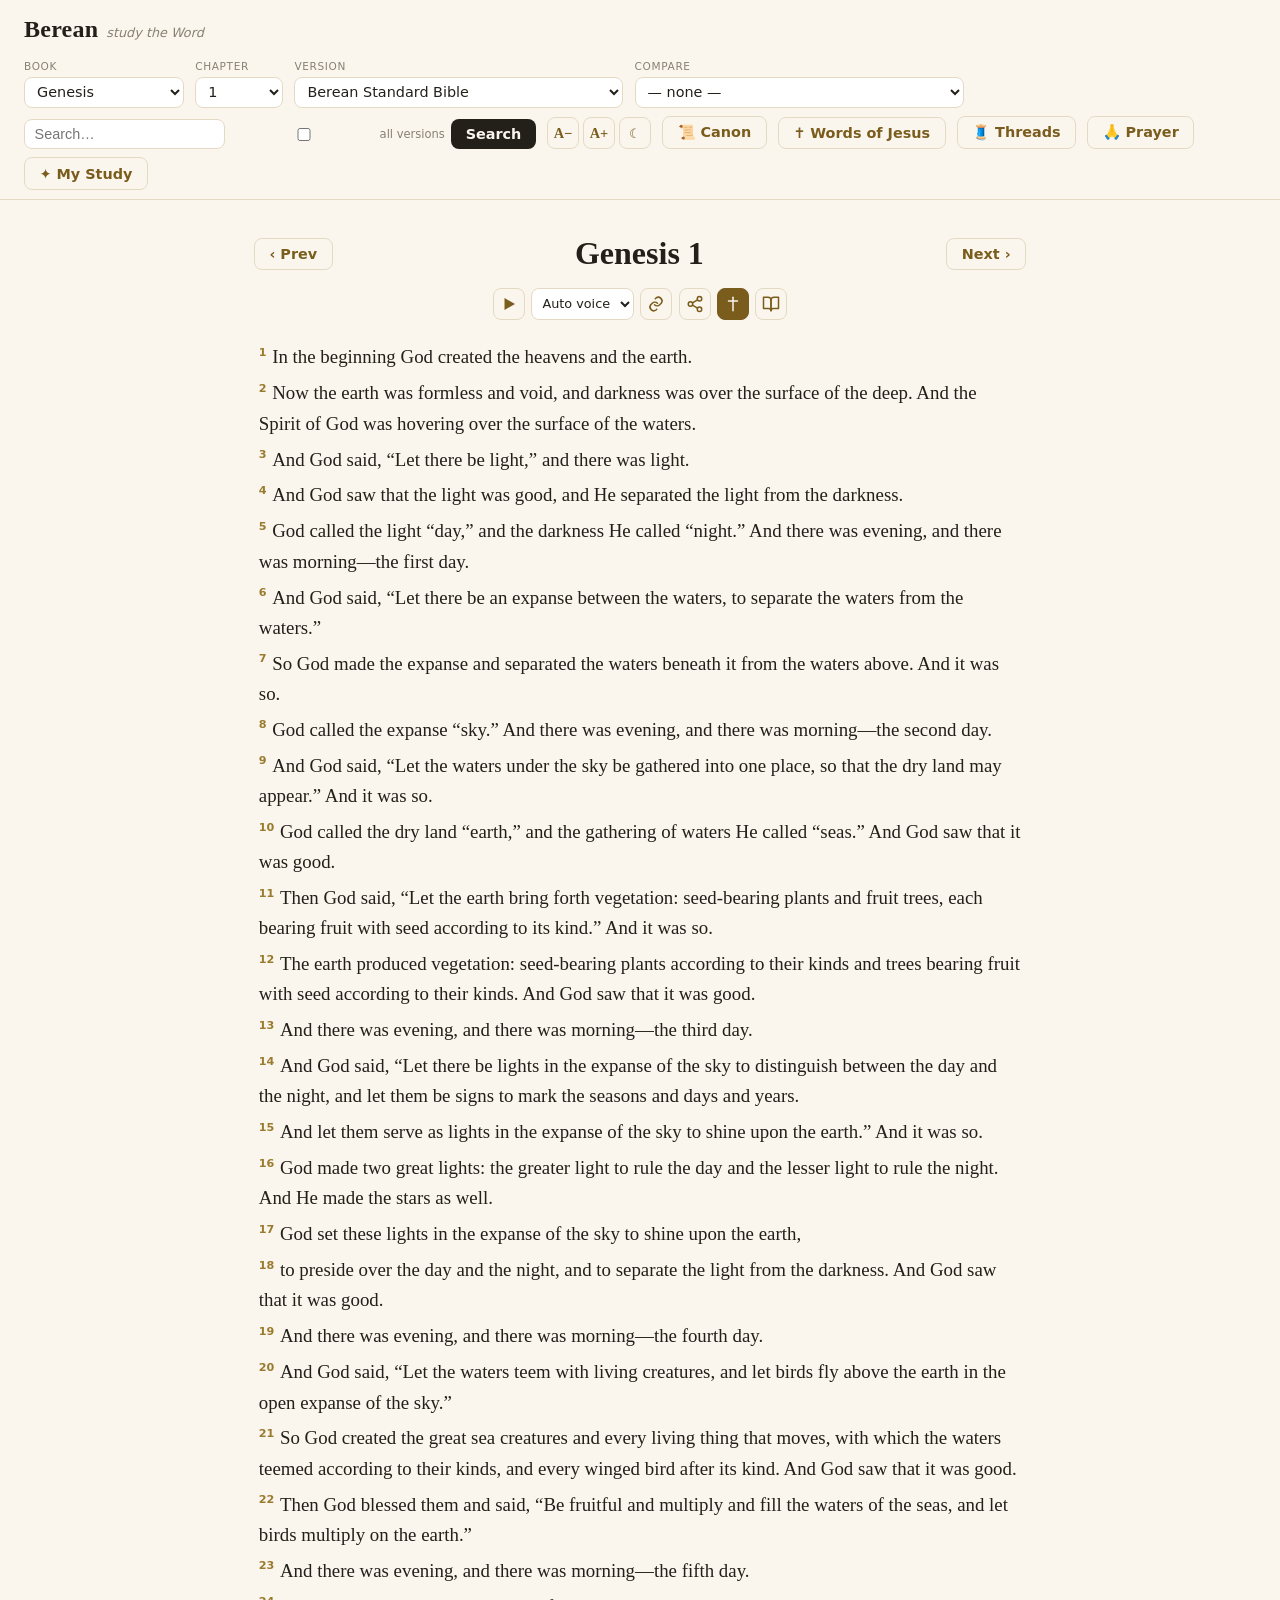
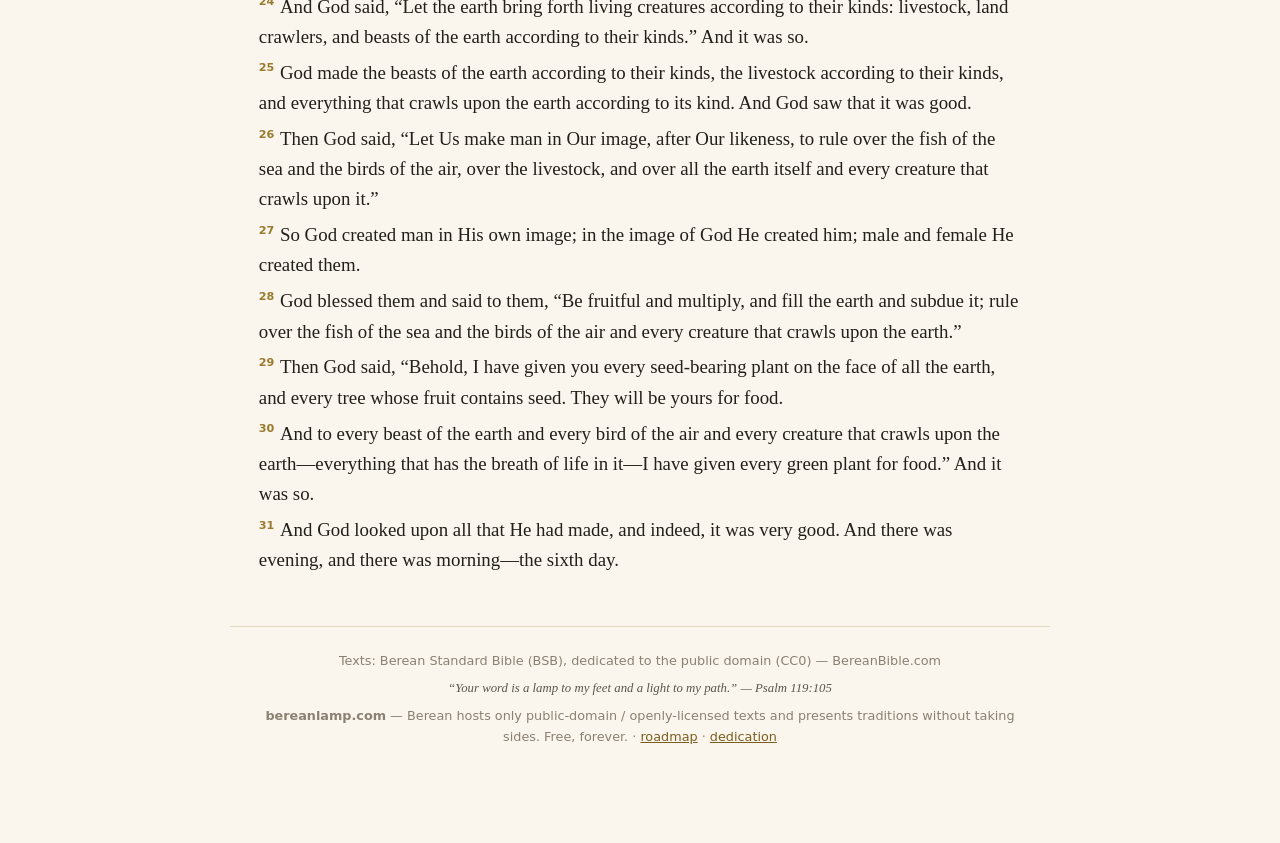
==== commit 73e48bab: "Phase 3: the wider canon, readable — deuterocanon + canon view + Words of Jesus Three things a reade" ====
--- a/web/index.html
+++ b/web/index.html
@@ -28,6 +28,8 @@
         <button id="textLarger" class="iconbtn txt" title="Larger text" aria-label="Larger text">A+</button>
         <button id="themeBtn" class="iconbtn" title="Toggle dark mode" aria-label="Toggle dark mode">☾</button>
       </span>
+      <button id="canonBtn" class="studybtn" title="Canon — which books each tradition receives">📜 Canon</button>
+      <button id="wojBtn" class="studybtn" title="The Words of Jesus — every passage He speaks, in order">✝ Words of Jesus</button>
       <button id="threadsBtn" class="studybtn" title="Threads — follow a documented trail">🧵 Threads</button>
       <button id="prayerBtn" class="studybtn" title="Prayer builder">🙏 Prayer</button>
       <button id="studyBtn" class="studybtn" title="My study">✦ My Study</button>
@@ -45,6 +47,7 @@
       <select id="voiceSel" class="voicesel" title="Reading voice" aria-label="Reading voice"></select>
       <button id="copyChapterLink" class="iconbtn" title="Copy chapter link" aria-label="Copy chapter link"><svg viewBox="0 0 24 24" width="18" height="18" fill="none" stroke="currentColor" stroke-width="2" stroke-linecap="round" stroke-linejoin="round" aria-hidden="true"><path d="M10 13a5 5 0 0 0 7 0l2-2a5 5 0 0 0-7-7l-1 1"/><path d="M14 11a5 5 0 0 0-7 0l-2 2a5 5 0 0 0 7 7l1-1"/></svg></button>
       <button id="shareChapter" class="iconbtn" title="Share chapter" aria-label="Share chapter"><svg viewBox="0 0 24 24" width="18" height="18" fill="none" stroke="currentColor" stroke-width="2" stroke-linecap="round" stroke-linejoin="round" aria-hidden="true"><circle cx="18" cy="5" r="3"/><circle cx="6" cy="12" r="3"/><circle cx="18" cy="19" r="3"/><line x1="8.6" y1="10.5" x2="15.4" y2="6.5"/><line x1="8.6" y1="13.5" x2="15.4" y2="17.5"/></svg></button>
+      <button id="redBtn" class="iconbtn" title="Red letters — mark the words of Jesus" aria-label="Red letters" aria-pressed="false"><svg viewBox="0 0 24 24" width="18" height="18" fill="none" stroke="currentColor" stroke-width="2" stroke-linecap="round" stroke-linejoin="round" aria-hidden="true"><path d="M12 3v18"/><path d="M6 8h12"/></svg></button>
       <button id="commentaryBtn" class="iconbtn" title="Commentary" aria-label="Commentary"><svg viewBox="0 0 24 24" width="18" height="18" fill="none" stroke="currentColor" stroke-width="2" stroke-linecap="round" stroke-linejoin="round" aria-hidden="true"><path d="M2 3h6a4 4 0 0 1 4 4v14a3 3 0 0 0-3-3H2z"/><path d="M22 3h-6a4 4 0 0 0-4 4v14a3 3 0 0 1 3-3h7z"/></svg></button>
     </div>
 
@@ -86,6 +89,26 @@
       </div>
       <div id="studyBody" class="study"></div>
       <input type="file" id="importFile" accept="application/json" hidden />
+    </section>
+
+    <!-- Canon comparison — which tradition receives which book -->
+    <section id="canon" class="panel" hidden>
+      <div class="panel__head">
+        <span id="canonHead">Canon</span>
+        <button class="linkbtn" data-close="canon">← back to reading</button>
+      </div>
+      <div id="canonBody" class="canon"></div>
+    </section>
+
+    <!-- The Words of Jesus (compiled from the BSB's own quotation marks) -->
+    <section id="woj" class="panel" hidden>
+      <div class="panel__head">
+        <span id="wojHead">The Words of Jesus</span>
+        <button class="linkbtn" data-close="woj">← back to reading</button>
+      </div>
+      <div id="wojBooks" class="woj__books" role="tablist" aria-label="Book"></div>
+      <div id="wojBody" class="woj"></div>
+      <p id="wojNote" class="tiny"></p>
     </section>
 
     <!-- Threads (follow a documented trail across texts) -->
--- a/web/styles.css
+++ b/web/styles.css
@@ -5,11 +5,14 @@
   --muted: #8a8172; --rule: #e4dac4; --gold: #9a7b2e; --accent: #7a5c1c;
   --hl-y: #fff4c2; --hl-g: #d8f3dc; --hl-b: #d7e9ff; --hl-p: #ffe0ef; --sel: #f5e6b8;
   --card: #fff; --top-bg: rgba(250,246,238,0.94); --reader-size: 1.18rem;
+  --red: #a3231f;          /* the words of Jesus — deep ink red, not alarm red */
   --serif: Georgia, "Iowan Old Style", "Palatino Linotype", Palatino, "Times New Roman", serif;
   --sans: system-ui, -apple-system, "Segoe UI", Roboto, Helvetica, Arial, sans-serif;
   --wrap: 820px;
 }
 * { box-sizing: border-box; margin: 0; padding: 0; }
+/* the `hidden` attribute must win over the display rules below (e.g. .versebar, .ctl) */
+[hidden] { display: none !important; }
 html { scroll-behavior: smooth; }
 body { font-family: var(--sans); background: var(--parchment); color: var(--ink); line-height: 1.6; padding-bottom: 4.5rem; }
 
@@ -137,6 +140,62 @@
 .prayer__savedhead { font-family: var(--serif); font-size: 1.05rem; margin-top: 0.5rem; }
 .prayer__saved-ref { font-family: var(--sans); font-size: 0.75rem; font-weight: 700; color: var(--accent); }
 
+/* Canon comparison */
+.canon { display: flex; flex-direction: column; gap: 1.5rem; }
+.canon__intro { font-family: var(--serif); font-size: 1.02rem; color: var(--ink-soft); }
+.canon__traditions { display: grid; grid-template-columns: repeat(auto-fit, minmax(210px, 1fr)); gap: 0.9rem; }
+.canon__tradition { background: var(--card); border: 1px solid var(--rule); border-radius: 10px; padding: 0.7rem 0.85rem; }
+.canon__tradition h3 { font-family: var(--serif); font-size: 1.02rem; display: flex; justify-content: space-between; align-items: baseline; gap: 0.5rem; }
+.canon__tradition p { font-size: 0.85rem; color: var(--ink-soft); margin-top: 0.35rem; }
+.canon__count { font-family: var(--sans); font-size: 0.78rem; color: var(--accent); font-weight: 700; white-space: nowrap; }
+.canon__shared { background: var(--parchment-2); border-left: 3px solid var(--gold); border-radius: 0 8px 8px 0; padding: 0.6rem 0.8rem; font-size: 0.9rem; }
+.canon__tablewrap { overflow-x: auto; }
+.canon__table { border-collapse: collapse; width: 100%; min-width: 640px; font-size: 0.85rem; }
+.canon__table th, .canon__table td { border-bottom: 1px solid var(--rule); padding: 0.5rem 0.6rem; text-align: left; vertical-align: top; }
+.canon__table thead th { font-family: var(--sans); font-size: 0.72rem; text-transform: uppercase; letter-spacing: 0.05em; color: var(--muted); white-space: nowrap; }
+.canon__table tbody th { font-weight: 400; max-width: 22rem; }
+.canon__open { font-family: var(--serif); font-size: 0.98rem; font-weight: 700; color: var(--accent); background: none; border: 0; padding: 0; cursor: pointer; text-align: left; }
+.canon__open:hover { text-decoration: underline; }
+.canon__book { font-family: var(--serif); font-size: 0.98rem; font-weight: 700; }
+.canon__tag { font-size: 0.66rem; text-transform: uppercase; letter-spacing: 0.05em; color: var(--muted); border: 1px solid var(--rule); border-radius: 999px; padding: 0.05rem 0.45rem; }
+.canon__cell { white-space: nowrap; }
+.canon__dot { display: inline-block; width: 0.6rem; height: 0.6rem; border-radius: 50%; margin-right: 0.4rem; background: var(--rule); vertical-align: middle; }
+.canon__st { font-size: 0.76rem; color: var(--ink-soft); }
+.canon__cell--canonical .canon__dot, .canon__cell--deuterocanonical .canon__dot { background: var(--gold); }
+.canon__cell--apocrypha .canon__dot, .canon__cell--appendix .canon__dot { background: var(--ink-soft); }
+.canon__cell--varies .canon__dot { background: var(--accent); }
+.canon__cell--absent { color: var(--muted); }
+.canon__cell--absent .canon__st { color: var(--muted); opacity: 0.75; }
+.canon__section { font-size: 0.88rem; color: var(--ink-soft); margin-top: 0.4rem; }
+.canon__tanakh h3, .canon__sources h3 { font-family: var(--serif); font-size: 1.05rem; margin-bottom: 0.4rem; }
+.canon__sources ul { list-style: none; display: flex; flex-direction: column; gap: 0.3rem; font-size: 0.82rem; color: var(--ink-soft); margin-bottom: 0.6rem; }
+.canonbadge { font-family: var(--sans); font-size: 0.66rem; text-transform: uppercase; letter-spacing: 0.05em;
+  color: var(--accent); background: transparent; border: 1px solid var(--gold); border-radius: 999px;
+  padding: 0.1rem 0.55rem; cursor: pointer; vertical-align: middle; }
+.canonbadge:hover { background: var(--parchment-2); }
+.canonbadge--outside { color: var(--muted); border-color: var(--rule); cursor: default; }
+
+/* The Words of Jesus */
+.jw { color: var(--red); }
+.woj { display: flex; flex-direction: column; gap: 1.1rem; }
+.woj__books { display: flex; flex-wrap: wrap; gap: 0.35rem; margin-bottom: 1rem; }
+.woj__tab { font-family: var(--sans); font-size: 0.85rem; color: var(--ink-soft); background: var(--card);
+  border: 1px solid var(--rule); border-radius: 999px; padding: 0.3rem 0.75rem; cursor: pointer; }
+.woj__tab:hover { border-color: var(--gold); }
+.woj__tab.is-on { background: var(--red); border-color: var(--red); color: #fff; }
+.woj__tab.is-on .tiny { color: rgba(255,255,255,0.85); }
+.woj__passage { border-left: 3px solid var(--red); padding-left: 0.9rem; }
+.woj__passage--father { border-left-color: var(--gold); }
+.woj__head { display: flex; align-items: center; flex-wrap: wrap; gap: 0.5rem; margin-bottom: 0.3rem; }
+.woj__ref { font-family: var(--sans); font-size: 0.75rem; font-weight: 700; letter-spacing: 0.04em;
+  text-transform: uppercase; color: var(--accent); background: none; border: 0; padding: 0; cursor: pointer; }
+.woj__ref:hover { text-decoration: underline; }
+.woj__tag { font-size: 0.68rem; text-transform: uppercase; letter-spacing: 0.05em; color: var(--muted);
+  border: 1px solid var(--rule); border-radius: 999px; padding: 0.05rem 0.5rem; }
+.woj__tag--father { color: var(--gold); border-color: var(--gold); }
+.woj__text { font-family: var(--serif); font-size: 1.05rem; line-height: 1.75; color: var(--red); }
+.woj__passage--father .woj__text { color: var(--ink-soft); font-style: italic; }
+
 /* Verse action bar */
 .versebar { position: fixed; left: 50%; transform: translateX(-50%); bottom: 0.75rem; z-index: 30;
   background: var(--ink); color: var(--parchment); border-radius: 12px; box-shadow: 0 10px 30px rgba(0,0,0,0.3);
@@ -175,7 +234,7 @@
 body.dark {
   --parchment: #17150f; --parchment-2: #201d15; --card: #24211a; --top-bg: rgba(23,21,15,0.94);
   --ink: #ece4d3; --ink-soft: #c4bca9; --muted: #948b78; --rule: #38332a;
-  --gold: #d9b563; --accent: #e7ca7d; --sel: #4a3d1f;
+  --gold: #d9b563; --accent: #e7ca7d; --sel: #4a3d1f; --red: #e98a80;
   --hl-y: #574d22; --hl-g: #26432f; --hl-b: #243851; --hl-p: #4a2a3b;
 }
 body.dark .results__list mark { color: var(--ink); }
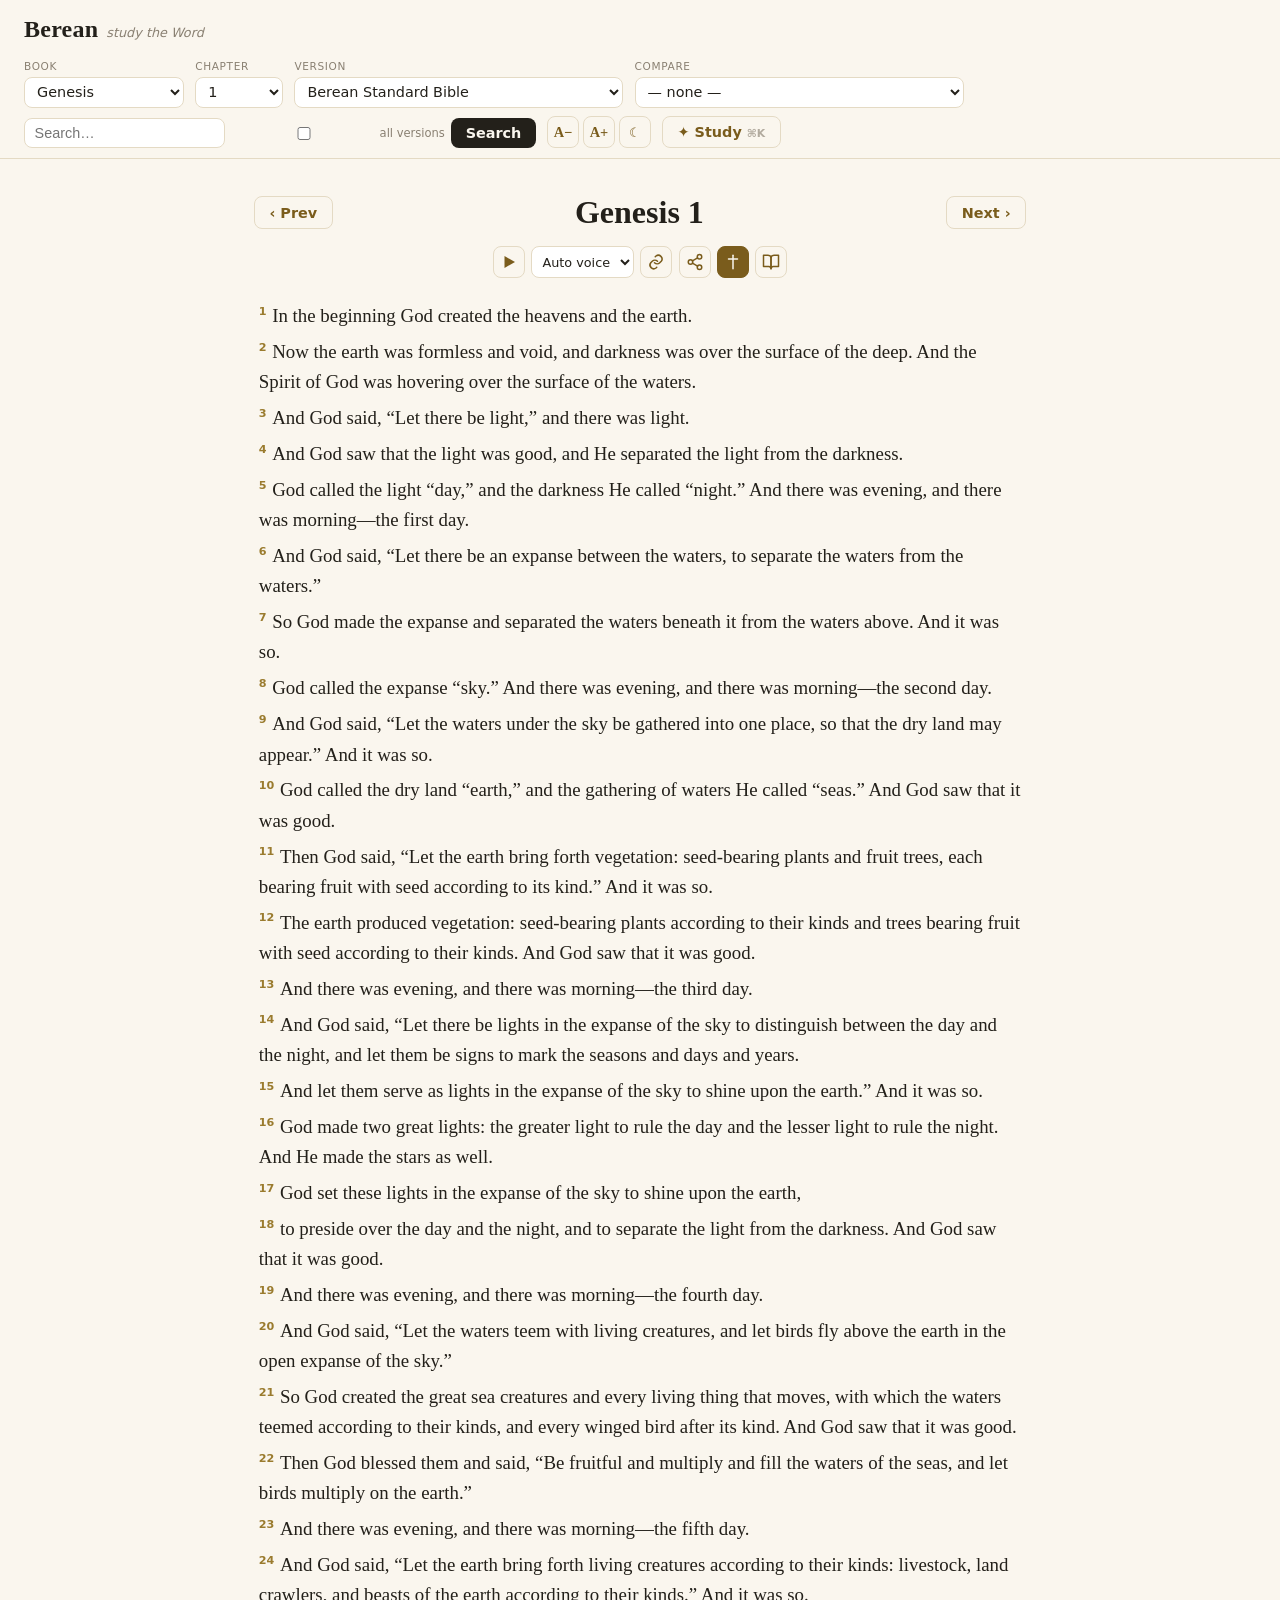
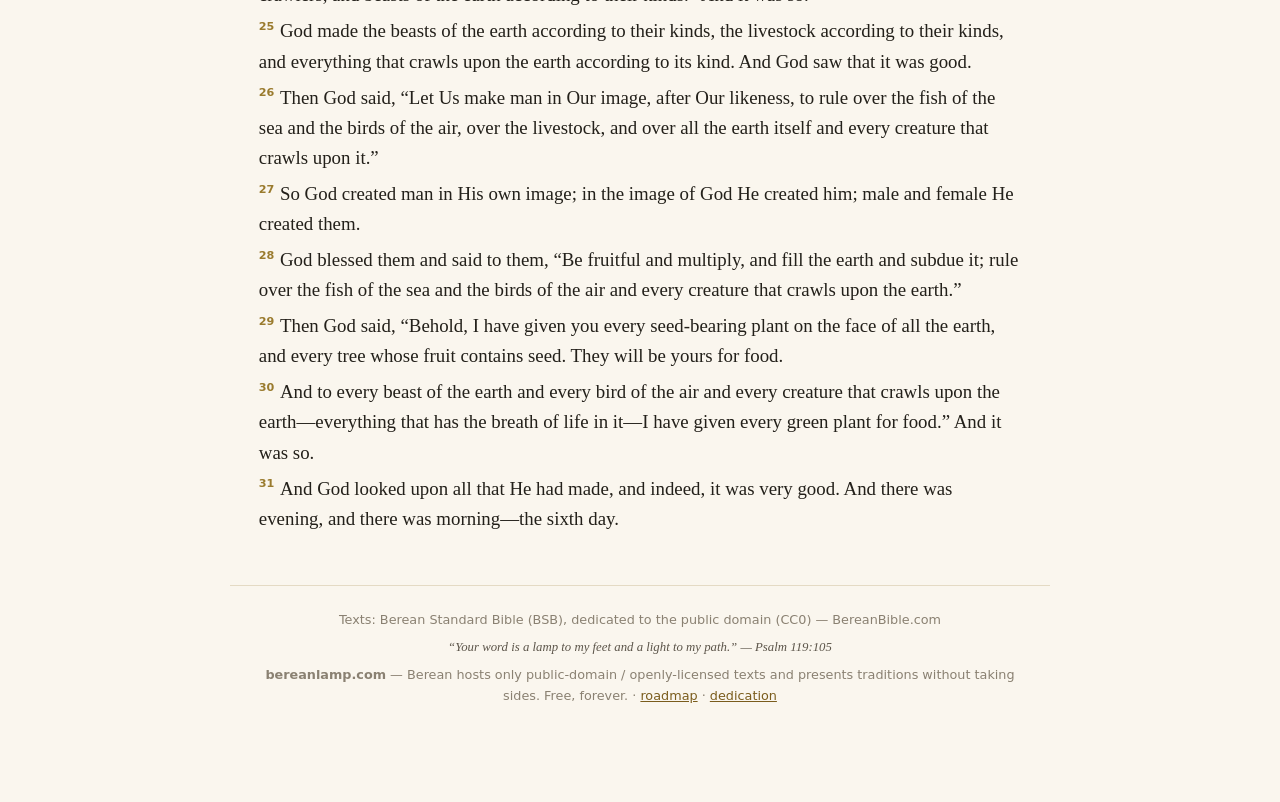
==== commit 782d0c07: "Navigation: one launcher, panels beside the text, and panels that live in the URL The header had rea" ====
--- a/web/index.html
+++ b/web/index.html
@@ -28,15 +28,22 @@
         <button id="textLarger" class="iconbtn txt" title="Larger text" aria-label="Larger text">A+</button>
         <button id="themeBtn" class="iconbtn" title="Toggle dark mode" aria-label="Toggle dark mode">☾</button>
       </span>
-      <button id="canonBtn" class="studybtn" title="Canon — which books each tradition receives">📜 Canon</button>
-      <button id="wojBtn" class="studybtn" title="The Words of Jesus — every passage He speaks, in order">✝ Words of Jesus</button>
-      <button id="threadsBtn" class="studybtn" title="Threads — follow a documented trail">🧵 Threads</button>
-      <button id="prayerBtn" class="studybtn" title="Prayer builder">🙏 Prayer</button>
-      <button id="studyBtn" class="studybtn" title="My study">✦ My Study</button>
+      <div class="launcher">
+        <button id="studyMenuBtn" class="studybtn" aria-haspopup="true" aria-expanded="false" aria-controls="studyMenu"
+                title="Study tools (Ctrl+K)">✦ Study <span class="tiny launcher__hint">⌘K</span></button>
+        <div id="studyMenu" class="launcher__menu" role="menu" hidden>
+          <button id="canonBtn" role="menuitem"><span>📜</span> Canon <em>who receives which book</em></button>
+          <button id="wojBtn" role="menuitem"><span>✝</span> Words of Jesus <em>every passage He speaks</em></button>
+          <button id="threadsBtn" role="menuitem"><span>🧵</span> Threads <em>follow a documented trail</em></button>
+          <button id="prayerBtn" role="menuitem"><span>🙏</span> Prayer <em>Scripture-anchored, yours to edit</em></button>
+          <button id="studyBtn" role="menuitem"><span>✦</span> My Study <em>highlights, notes, collections</em></button>
+        </div>
+      </div>
     </div>
   </header>
 
-  <main class="wrap">
+  <main class="wrap" id="main">
+   <div class="readcol" id="readCol">
     <div class="chapter-nav">
       <button id="prevBtn" class="navbtn" aria-label="Previous chapter">‹ Prev</button>
       <h1 id="refLabel" class="ref">—</h1>
@@ -51,6 +58,10 @@
       <button id="commentaryBtn" class="iconbtn" title="Commentary" aria-label="Commentary"><svg viewBox="0 0 24 24" width="18" height="18" fill="none" stroke="currentColor" stroke-width="2" stroke-linecap="round" stroke-linejoin="round" aria-hidden="true"><path d="M2 3h6a4 4 0 0 1 4 4v14a3 3 0 0 0-3-3H2z"/><path d="M22 3h-6a4 4 0 0 0-4 4v14a3 3 0 0 1 3-3h7z"/></svg></button>
     </div>
 
+    <section id="reader" class="reader" aria-live="polite"></section>
+   </div>
+
+   <div class="panelcol" id="panelCol">
     <!-- Search results -->
     <section id="results" class="panel" hidden>
       <div class="panel__head"><span id="resultsCount"></span><button class="linkbtn" data-close="results">← back to reading</button></div>
@@ -162,7 +173,7 @@
       </div>
     </section>
 
-    <section id="reader" class="reader" aria-live="polite"></section>
+   </div>
   </main>
 
   <!-- Verse action bar (appears when a verse is selected) -->
--- a/web/styles.css
+++ b/web/styles.css
@@ -139,6 +139,35 @@
   background: var(--card); border: 1px solid var(--rule); border-radius: 10px; padding: 0.9rem 1rem; width: 100%; resize: vertical; }
 .prayer__savedhead { font-family: var(--serif); font-size: 1.05rem; margin-top: 0.5rem; }
 .prayer__saved-ref { font-family: var(--sans); font-size: 0.75rem; font-weight: 700; color: var(--accent); }
+
+/* Layout: the text keeps its column, a panel opens beside it on a wide screen */
+.wrap { display: block; }
+.readcol { min-width: 0; }
+.panelcol { min-width: 0; }
+@media (min-width: 1100px) {
+  body.panel-open .wrap { display: grid; grid-template-columns: minmax(0, 1fr) minmax(360px, 46%);
+    gap: 0 2rem; align-items: start; max-width: 1500px; }
+  body.panel-open .panelcol { position: sticky; top: 5.5rem; max-height: calc(100vh - 7rem);
+    overflow-y: auto; border-left: 1px solid var(--rule); padding-left: 1.75rem; }
+  body.panel-open .panel { margin-bottom: 0.5rem; }
+}
+@media (max-width: 1099px) {
+  body.panel-open .readcol { display: none; }
+}
+
+/* Study launcher */
+.launcher { position: relative; }
+.launcher__hint { opacity: 0.65; font-size: 0.68rem; }
+.launcher__menu { position: absolute; right: 0; top: calc(100% + 0.4rem); z-index: 40; min-width: 17rem;
+  background: var(--card); border: 1px solid var(--rule); border-radius: 12px; padding: 0.35rem;
+  box-shadow: 0 14px 40px rgba(0,0,0,0.18); display: flex; flex-direction: column; }
+.launcher__menu button { display: flex; align-items: baseline; gap: 0.5rem; text-align: left;
+  font-family: var(--sans); font-size: 0.92rem; color: var(--ink); background: none; border: 0;
+  border-radius: 8px; padding: 0.5rem 0.6rem; cursor: pointer; }
+.launcher__menu button:hover, .launcher__menu button:focus-visible { background: var(--parchment-2); }
+.launcher__menu em { font-style: normal; font-size: 0.76rem; color: var(--muted); margin-left: auto; }
+.panel__head:focus { outline: none; }
+.panel__head:focus-visible { outline: 2px solid var(--gold); outline-offset: 4px; }
 
 /* Canon comparison */
 .canon { display: flex; flex-direction: column; gap: 1.5rem; }
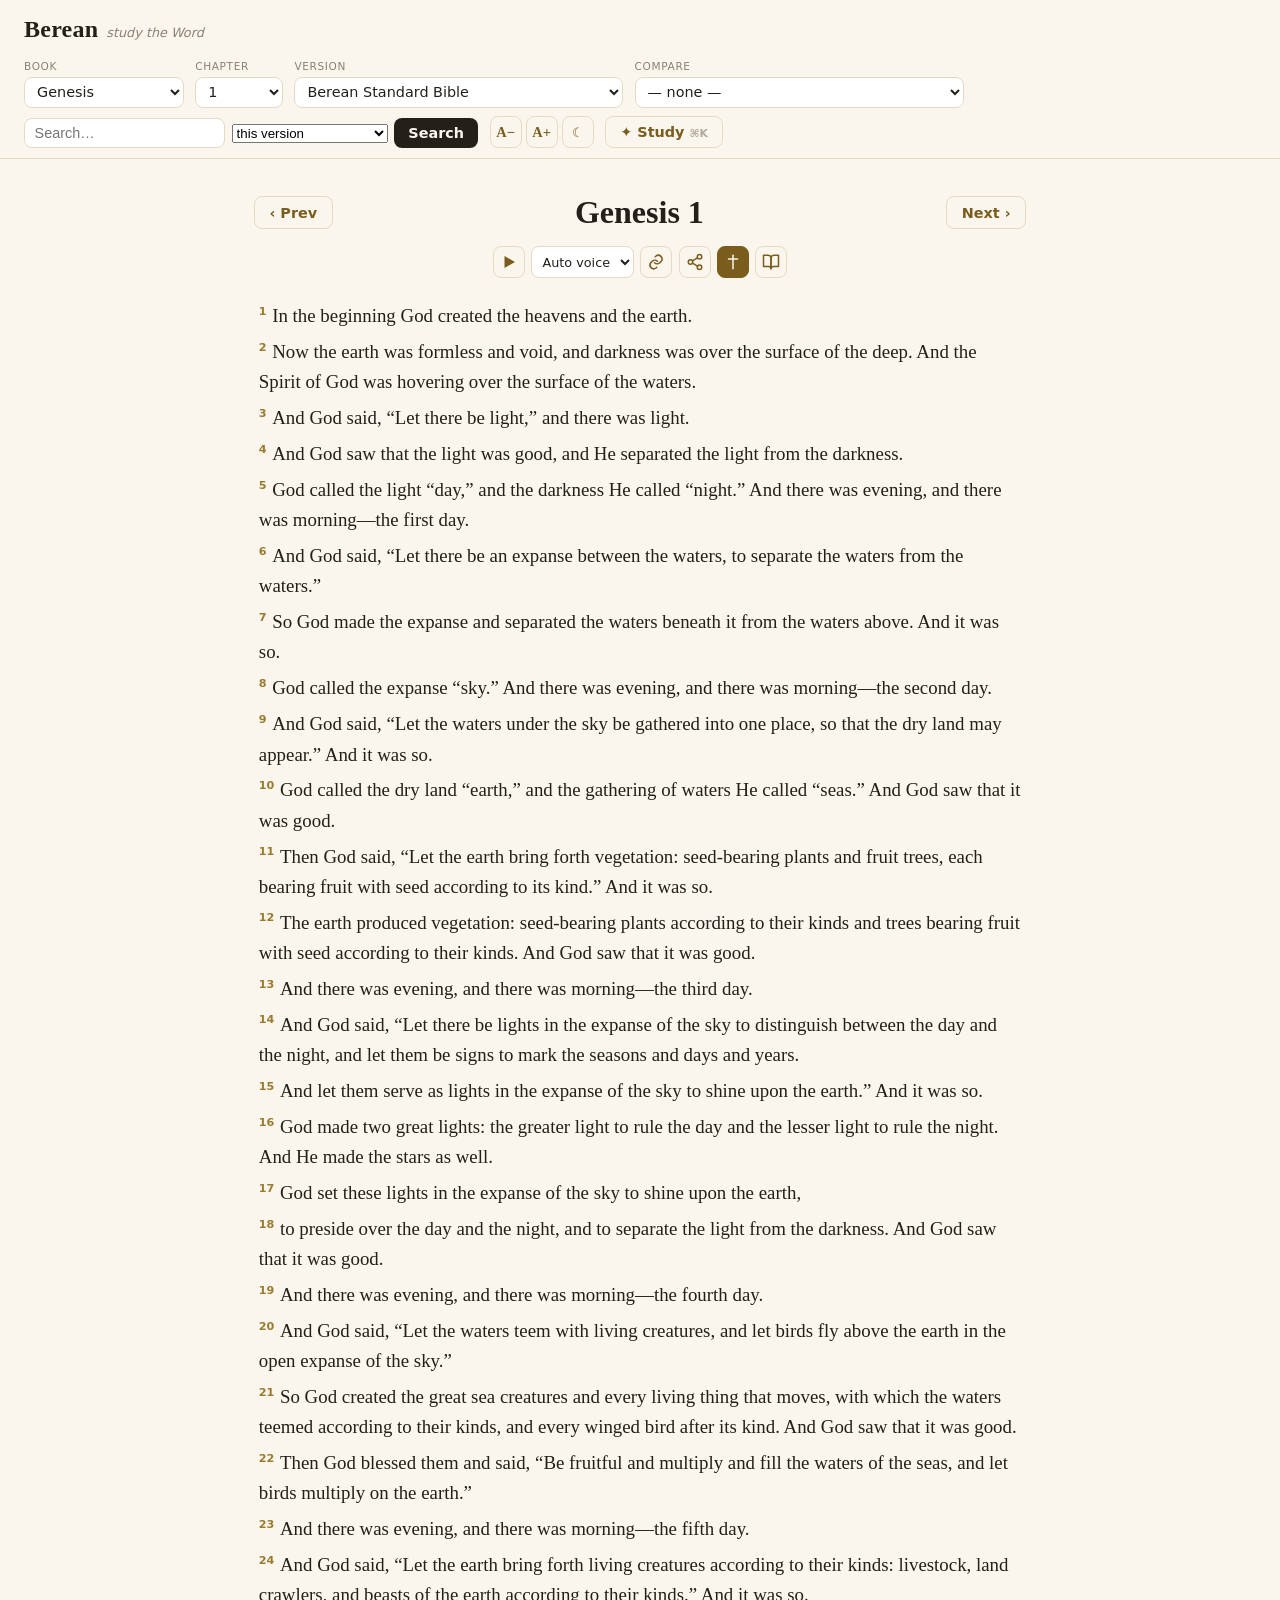
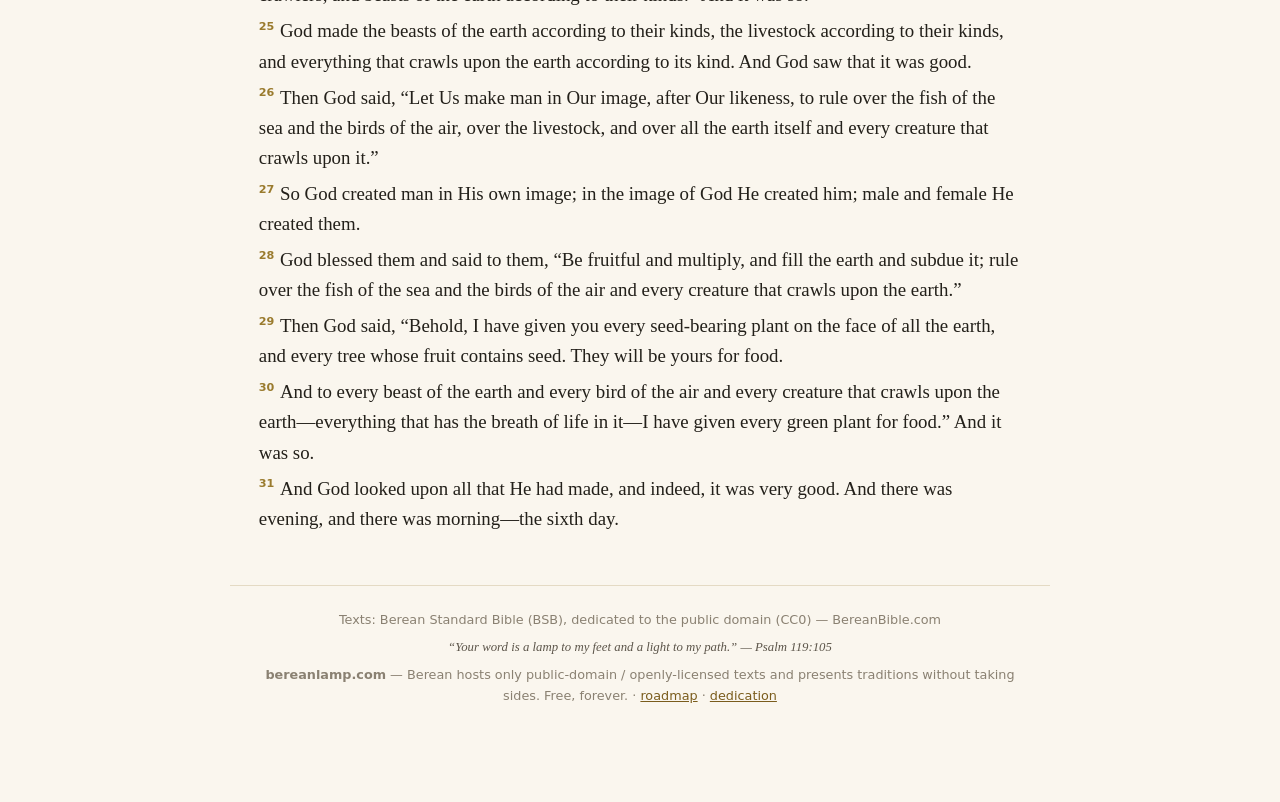
==== commit e441d4b7: "Search across the library, not just the text — and six attribution bugs Search gains scopes, so the " ====
--- a/web/index.html
+++ b/web/index.html
@@ -20,7 +20,13 @@
       <label class="ctl">Compare <select id="cmpSel" aria-label="Compare version"><option value="">— none —</option></select></label>
       <form id="searchForm" class="search" role="search">
         <input id="searchInput" type="search" placeholder="Search…" aria-label="Search" />
-        <label class="chk"><input type="checkbox" id="searchAll" /> all versions</label>
+        <select id="searchScope" aria-label="Where to search" title="Where to search">
+          <option value="version">this version</option>
+          <option value="all">all versions</option>
+          <option value="jesus">the words of Jesus</option>
+          <option value="dc">the disputed books</option>
+          <option value="layers">threads &amp; canon notes</option>
+        </select>
         <button type="submit">Search</button>
       </form>
       <span class="comfort" role="group" aria-label="Reading comfort">
